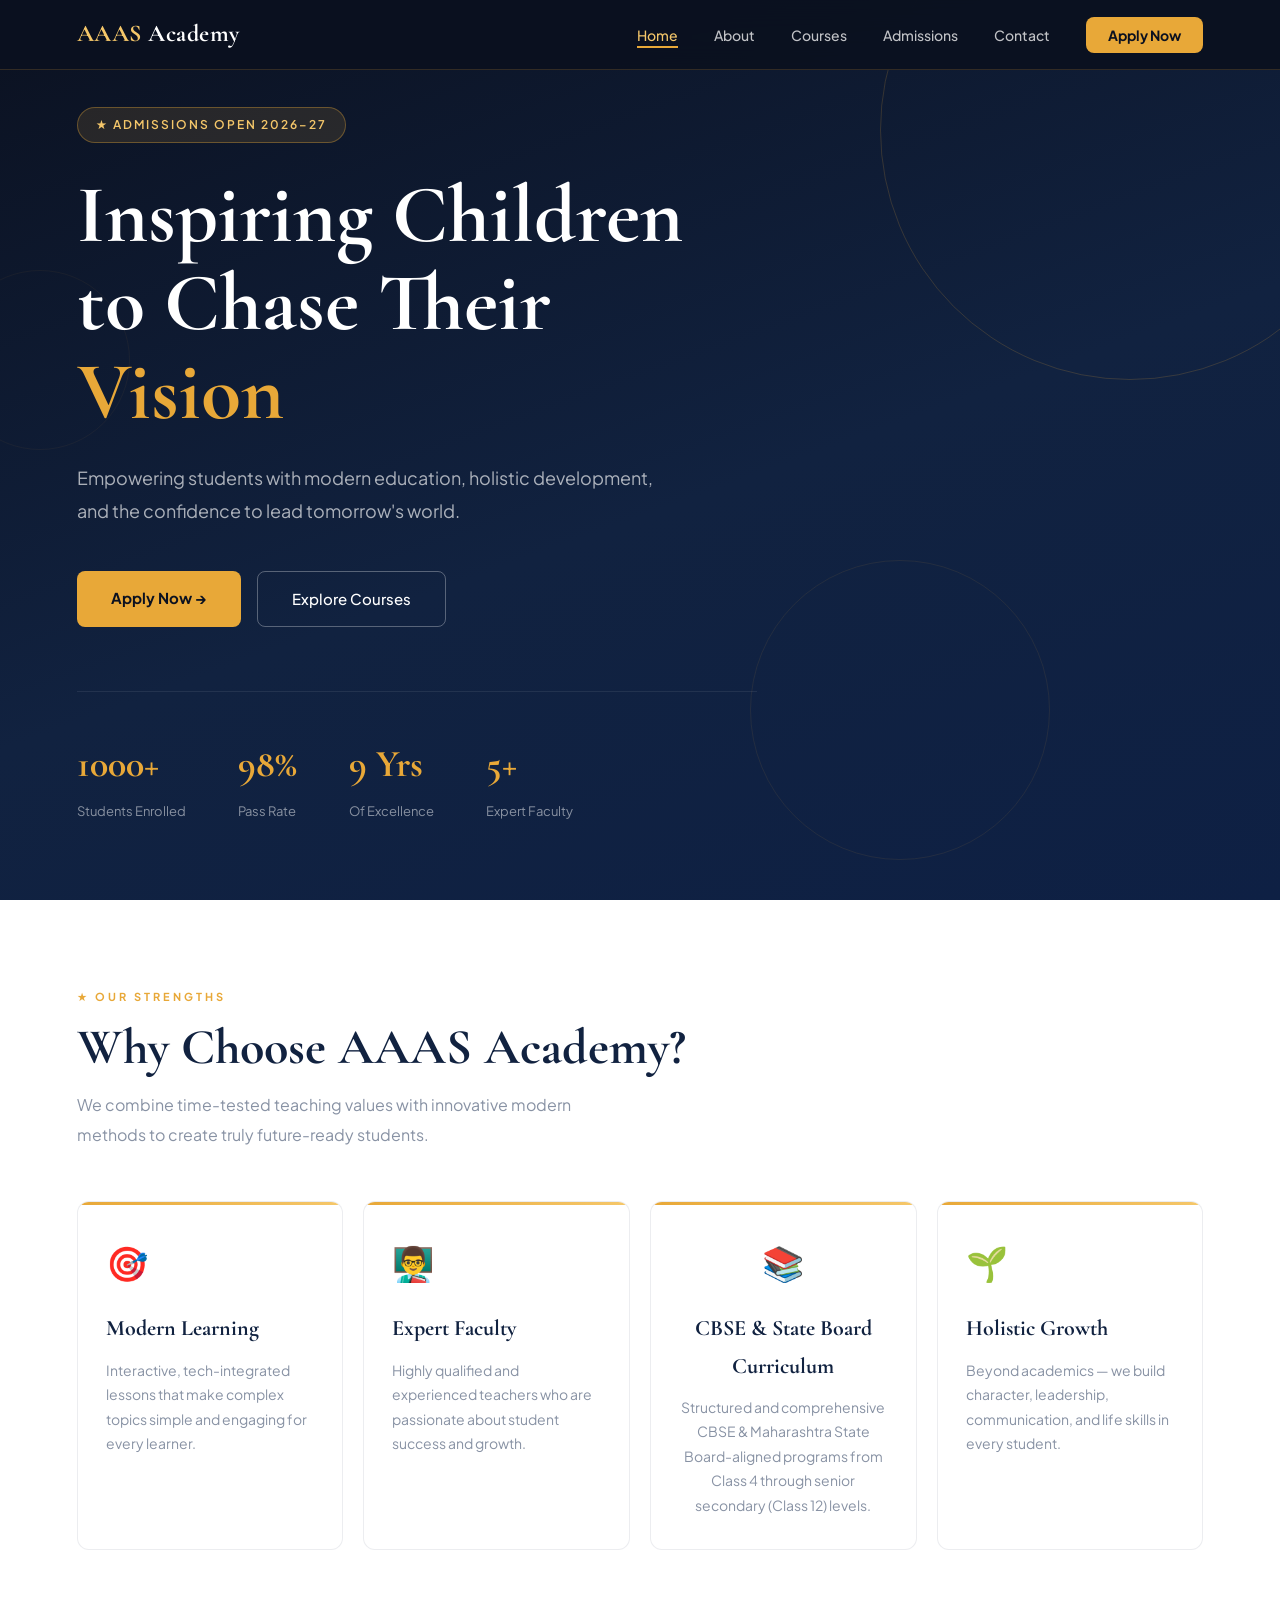
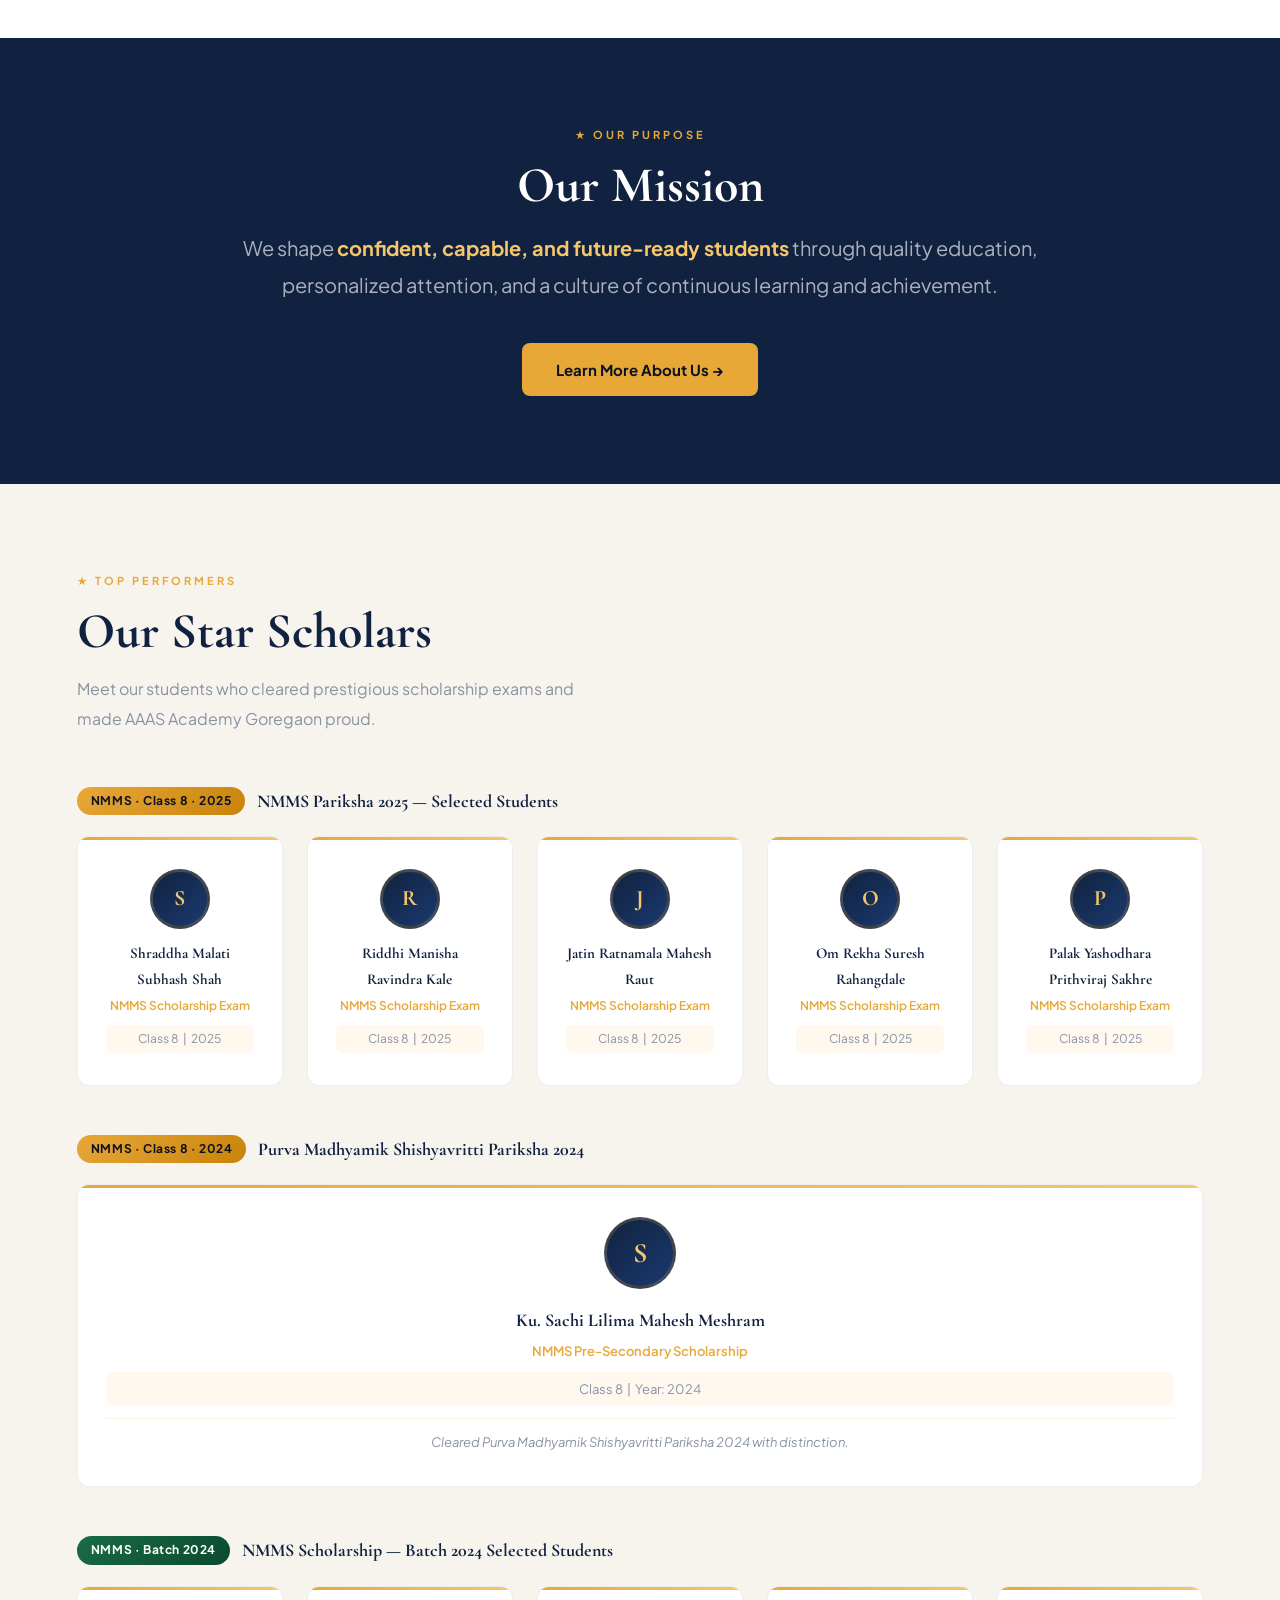
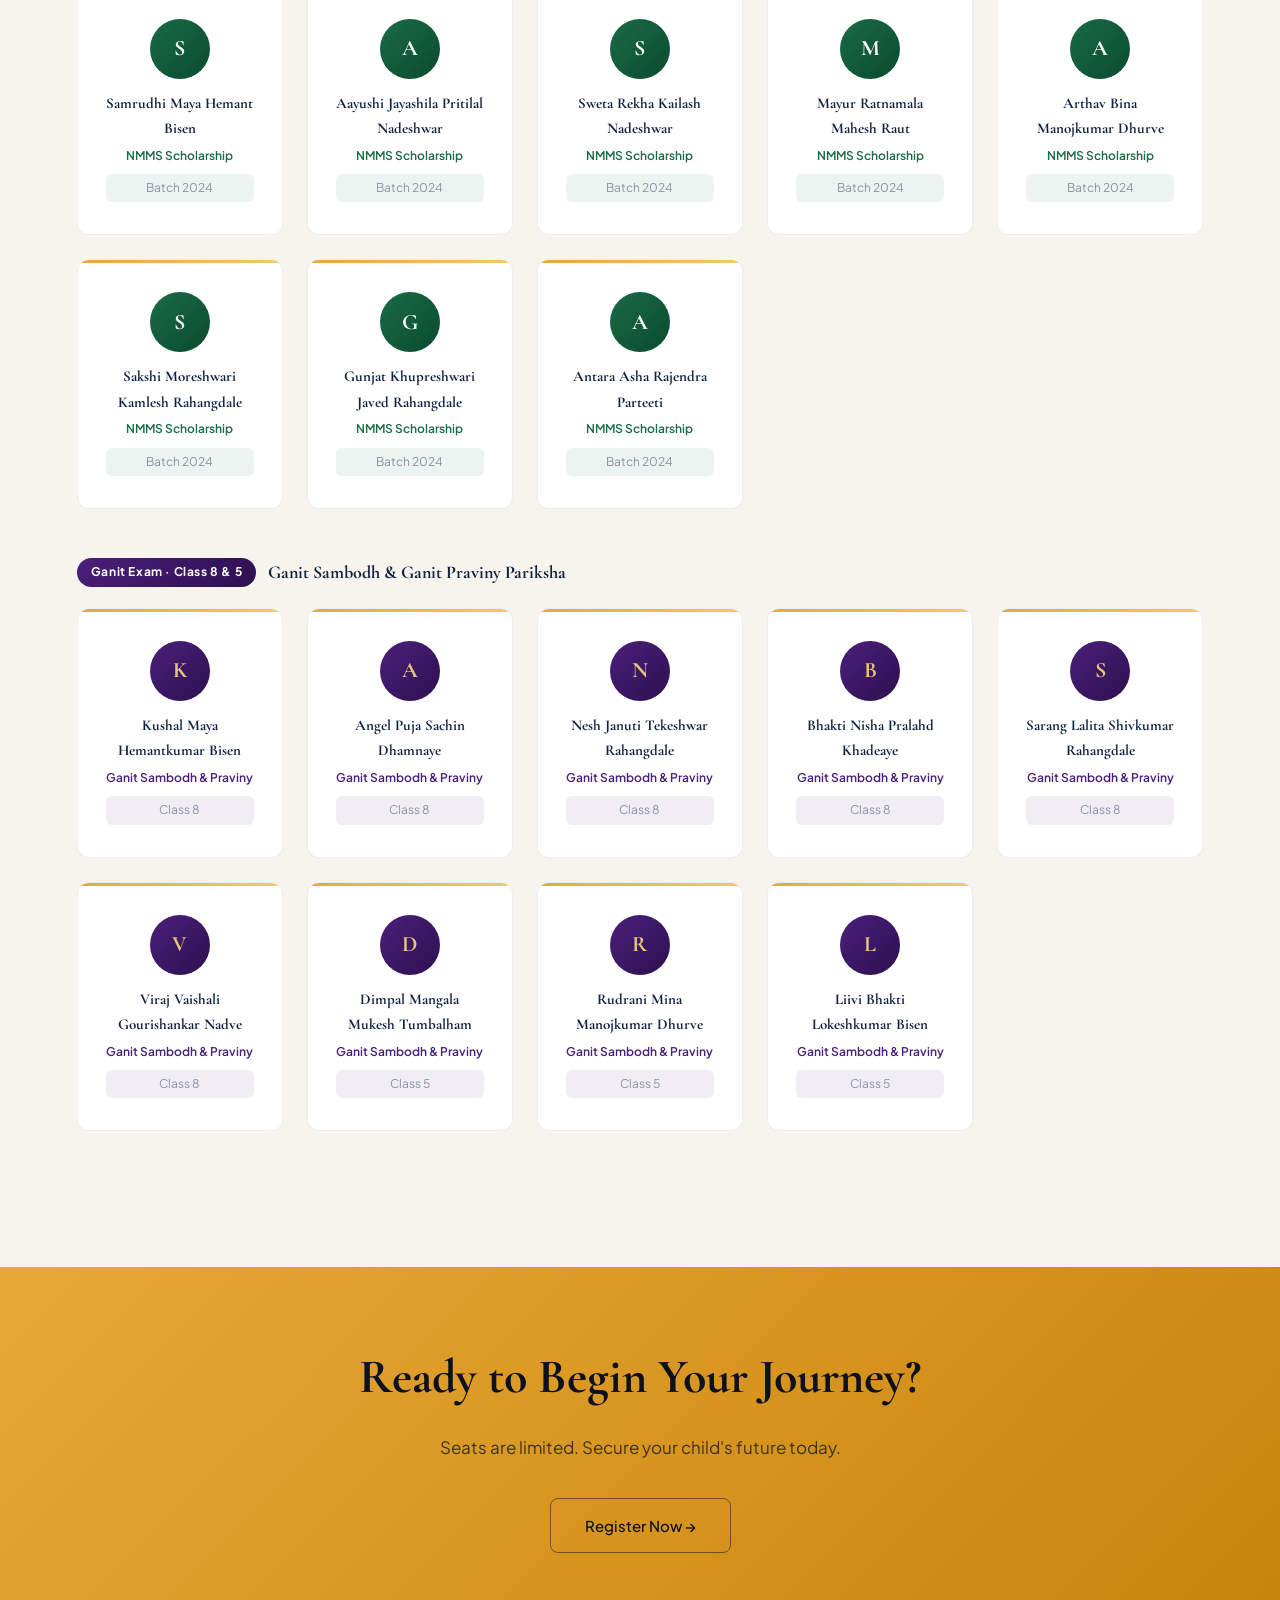
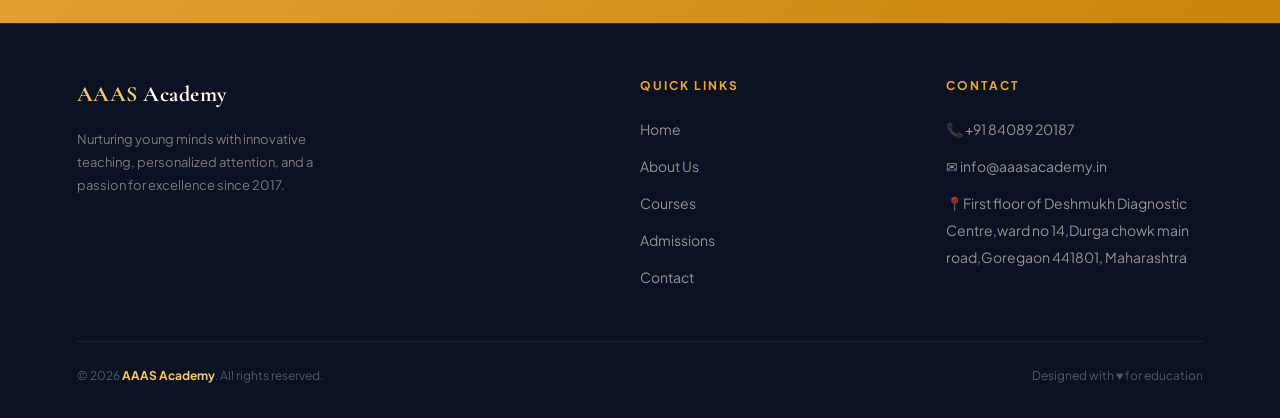
==== index.html @ 8a5e0f00 "Done" ====
<!DOCTYPE html>
<html lang="en">
<head>
<meta charset="UTF-8">
<meta name="viewport" content="width=device-width, initial-scale=1.0">
<title>AAAS Academy | Inspire Future Leaders</title>
<link rel="stylesheet" href="style.css">
</head>
<body>

<!-- NAVBAR -->
<nav class="navbar">
  <a href="index.html" class="logo">AAAS <span>Academy</span></a>
  <ul class="nav-links">
    <li><a href="index.html" class="active">Home</a></li>
    <li><a href="about.html">About</a></li>
    <li><a href="courses.html">Courses</a></li>
    <li><a href="admissions.html">Admissions</a></li>
    <li><a href="contact.html">Contact</a></li>
    <li><a href="admissions.html" class="nav-btn">Apply Now</a></li>
  </ul>
</nav>

<!-- HERO -->
<section class="hero">
  <div class="hero-deco d1"></div>
  <div class="hero-deco d2"></div>
  <div class="hero-deco d3"></div>
  <div class="hero-inner">
    <div class="hero-badge">★ Admissions Open 2026–27</div>
    <h1>Inspiring Children<br>to Chase Their <em>Vision</em></h1>
    <p>Empowering students with modern education, holistic development,<br>and the confidence to lead tomorrow's world.</p>
    <div class="hero-btns">
      <a href="admissions.html" class="btn-gold">Apply Now →</a>
      <a href="courses.html" class="btn-ghost">Explore Courses</a>
    </div>
    <div class="hero-stats">
      <div><span class="stat-n">1000+</span><span class="stat-l">Students Enrolled</span></div>
      <div><span class="stat-n">98%</span><span class="stat-l">Pass Rate</span></div>
      <div><span class="stat-n">9 Yrs</span><span class="stat-l">Of Excellence</span></div>
      <div><span class="stat-n">5+</span><span class="stat-l">Expert Faculty</span></div>
    </div>
  </div>
</section>

<!-- WHY CHOOSE US -->
<section style="background: var(--white);">
  <div class="sec-tag">★ Our Strengths</div>
  <h2 class="sec-title">Why Choose AAAS Academy?</h2>
  <p class="sec-sub">We combine time-tested teaching values with innovative modern methods to create truly future-ready students.</p>
  <div class="grid-4">
    <div class="card">
      <span class="card-icon">🎯</span>
      <h3>Modern Learning</h3>
      <p>Interactive, tech-integrated lessons that make complex topics simple and engaging for every learner.</p>
    </div>
    <div class="card">
      <span class="card-icon">👨‍🏫</span>
      <h3>Expert Faculty</h3>
      <p>Highly qualified and experienced teachers who are passionate about student success and growth.</p>
    </div>
    <div class="card" style="text-align:center;">
      <span class="card-icon">📚</span>
      <h3>CBSE & State Board Curriculum</h3>
      <p>Structured and comprehensive CBSE & Maharashtra State Board-aligned programs from Class 4 through senior secondary (Class 12) levels.</p>
    </div>
    <div class="card">
      <span class="card-icon">🌱</span>
      <h3>Holistic Growth</h3>
      <p>Beyond academics — we build character, leadership, communication, and life skills in every student.</p>
    </div>
  </div>
</section>

<!-- MISSION -->
<section style="background: var(--navy);" class="on-dark">
  <div style="max-width: 800px; margin: 0 auto; text-align: center;">
    <div class="sec-tag">★ Our Purpose</div>
    <h2 class="sec-title">Our Mission</h2>
    <p style="font-size: 20px; color: rgba(255,255,255,0.65); line-height: 1.85; margin-bottom: 40px;">
      We shape <strong style="color: var(--accent2);">confident, capable, and future-ready students</strong> through quality education, personalized attention, and a culture of continuous learning and achievement.
    </p>
    <a href="about.html" class="btn-gold">Learn More About Us →</a>
  </div>
</section>

<!-- SCHOLARS SECTION -->
<section>
  <div class="sec-tag">★ Top Performers</div>
  <h2 class="sec-title">Our Star Scholars</h2>
  <p class="sec-sub">Meet our students who cleared prestigious scholarship exams and made AAAS Academy Goregaon proud.</p>



  <!-- ── GROUP 2: NMMS 2025 ── -->
  <div style="margin-bottom: 48px;">
    <div style="display:flex;align-items:center;gap:12px;margin-bottom:20px;">
      <span style="background:linear-gradient(135deg,var(--accent),#c8830a);color:var(--deep);font-size:12px;font-weight:700;padding:4px 14px;border-radius:20px;letter-spacing:0.05em;">NMMS · Class 8 · 2025</span>
      <span style="font-family:var(--head);font-size:18px;font-weight:700;color:var(--navy);">NMMS Pariksha 2025 — Selected Students</span>
    </div>
    <div class="grid-3" style="grid-template-columns:repeat(auto-fill,minmax(200px,1fr));">

      <div class="card" style="text-align:center;">
        <div style="width:60px;height:60px;border-radius:50%;background:linear-gradient(135deg,var(--navy),var(--blue));display:flex;align-items:center;justify-content:center;font-family:var(--head);font-size:22px;color:var(--accent2);font-weight:700;margin:0 auto 12px;border:3px solid rgba(232,168,56,0.2);">S</div>
        <div style="font-family:var(--head);font-size:15px;font-weight:700;color:var(--navy);">Shraddha Malati Subhash Shah</div>
        <div style="font-size:12px;color:var(--accent);font-weight:600;margin:4px 0 8px;">NMMS Scholarship Exam</div>
        <div style="font-size:12px;color:var(--gray);background:rgba(232,168,56,0.08);padding:4px 8px;border-radius:6px;">Class 8 &nbsp;|&nbsp; 2025</div>
      </div>

      <div class="card" style="text-align:center;">
        <div style="width:60px;height:60px;border-radius:50%;background:linear-gradient(135deg,var(--navy),var(--blue));display:flex;align-items:center;justify-content:center;font-family:var(--head);font-size:22px;color:var(--accent2);font-weight:700;margin:0 auto 12px;border:3px solid rgba(232,168,56,0.2);">R</div>
        <div style="font-family:var(--head);font-size:15px;font-weight:700;color:var(--navy);">Riddhi Manisha Ravindra Kale</div>
        <div style="font-size:12px;color:var(--accent);font-weight:600;margin:4px 0 8px;">NMMS Scholarship Exam</div>
        <div style="font-size:12px;color:var(--gray);background:rgba(232,168,56,0.08);padding:4px 8px;border-radius:6px;">Class 8 &nbsp;|&nbsp; 2025</div>
      </div>

      <div class="card" style="text-align:center;">
        <div style="width:60px;height:60px;border-radius:50%;background:linear-gradient(135deg,var(--navy),var(--blue));display:flex;align-items:center;justify-content:center;font-family:var(--head);font-size:22px;color:var(--accent2);font-weight:700;margin:0 auto 12px;border:3px solid rgba(232,168,56,0.2);">J</div>
        <div style="font-family:var(--head);font-size:15px;font-weight:700;color:var(--navy);">Jatin Ratnamala Mahesh Raut</div>
        <div style="font-size:12px;color:var(--accent);font-weight:600;margin:4px 0 8px;">NMMS Scholarship Exam</div>
        <div style="font-size:12px;color:var(--gray);background:rgba(232,168,56,0.08);padding:4px 8px;border-radius:6px;">Class 8 &nbsp;|&nbsp; 2025</div>
      </div>

      <div class="card" style="text-align:center;">
        <div style="width:60px;height:60px;border-radius:50%;background:linear-gradient(135deg,var(--navy),var(--blue));display:flex;align-items:center;justify-content:center;font-family:var(--head);font-size:22px;color:var(--accent2);font-weight:700;margin:0 auto 12px;border:3px solid rgba(232,168,56,0.2);">O</div>
        <div style="font-family:var(--head);font-size:15px;font-weight:700;color:var(--navy);">Om Rekha Suresh Rahangdale</div>
        <div style="font-size:12px;color:var(--accent);font-weight:600;margin:4px 0 8px;">NMMS Scholarship Exam</div>
        <div style="font-size:12px;color:var(--gray);background:rgba(232,168,56,0.08);padding:4px 8px;border-radius:6px;">Class 8 &nbsp;|&nbsp; 2025</div>
      </div>

      <div class="card" style="text-align:center;">
        <div style="width:60px;height:60px;border-radius:50%;background:linear-gradient(135deg,var(--navy),var(--blue));display:flex;align-items:center;justify-content:center;font-family:var(--head);font-size:22px;color:var(--accent2);font-weight:700;margin:0 auto 12px;border:3px solid rgba(232,168,56,0.2);">P</div>
        <div style="font-family:var(--head);font-size:15px;font-weight:700;color:var(--navy);">Palak Yashodhara Prithviraj Sakhre</div>
        <div style="font-size:12px;color:var(--accent);font-weight:600;margin:4px 0 8px;">NMMS Scholarship Exam</div>
        <div style="font-size:12px;color:var(--gray);background:rgba(232,168,56,0.08);padding:4px 8px;border-radius:6px;">Class 8 &nbsp;|&nbsp; 2025</div>
      </div>

    </div>
  </div>

   <!-- ── GROUP 1: Purva Madhyamik Shishyavritti 2024 ── -->
  <div style="margin-bottom: 48px;">
    <div style="display:flex;align-items:center;gap:12px;margin-bottom:20px;">
      <span style="background:linear-gradient(135deg,var(--accent),#c8830a);color:var(--deep);font-size:12px;font-weight:700;padding:4px 14px;border-radius:20px;letter-spacing:0.05em;">NMMS · Class 8 · 2024</span>
      <span style="font-family:var(--head);font-size:18px;font-weight:700;color:var(--navy);">Purva Madhyamik Shishyavritti Pariksha 2024</span>
    </div>
    <div class="grid-3">
      <div class="card" style="text-align:center;">
        <div style="width:72px;height:72px;border-radius:50%;background:linear-gradient(135deg,var(--navy),var(--blue));display:flex;align-items:center;justify-content:center;font-family:var(--head);font-size:28px;color:var(--accent2);font-weight:700;margin:0 auto 16px;border:3px solid rgba(232,168,56,0.2);">S</div>
        <div style="font-family:var(--head);font-size:18px;font-weight:700;color:var(--navy);">Ku. Sachi Lilima Mahesh Meshram</div>
        <div style="font-size:13px;color:var(--accent);font-weight:600;margin:4px 0 10px;">NMMS Pre-Secondary Scholarship</div>
        <div style="font-size:13px;color:var(--gray);background:rgba(232,168,56,0.08);padding:6px 10px;border-radius:8px;">Class 8 &nbsp;|&nbsp; Year: 2024</div>
        <p style="font-size:13px;color:var(--gray);font-style:italic;margin-top:12px;padding-top:12px;border-top:1px solid rgba(232,168,56,0.15);">Cleared Purva Madhyamik Shishyavritti Pariksha 2024 with distinction.</p>
      </div>
    </div>
  </div>

  <!-- ── GROUP 3: NMMS Batch 2024 ── -->
  <div style="margin-bottom: 48px;">
    <div style="display:flex;align-items:center;gap:12px;margin-bottom:20px;">
      <span style="background:linear-gradient(135deg,#1a6b46,#0a4a30);color:#fff;font-size:12px;font-weight:700;padding:4px 14px;border-radius:20px;letter-spacing:0.05em;">NMMS · Batch 2024</span>
      <span style="font-family:var(--head);font-size:18px;font-weight:700;color:var(--navy);">NMMS Scholarship — Batch 2024 Selected Students</span>
    </div>
    <div class="grid-3" style="grid-template-columns:repeat(auto-fill,minmax(200px,1fr));">

      <div class="card" style="text-align:center;">
        <div style="width:60px;height:60px;border-radius:50%;background:linear-gradient(135deg,#1a6b46,#0a4a30);display:flex;align-items:center;justify-content:center;font-family:var(--head);font-size:22px;color:#fff;font-weight:700;margin:0 auto 12px;">S</div>
        <div style="font-family:var(--head);font-size:15px;font-weight:700;color:var(--navy);">Samrudhi Maya Hemant Bisen</div>
        <div style="font-size:12px;color:#1a6b46;font-weight:600;margin:4px 0 8px;">NMMS Scholarship</div>
        <div style="font-size:12px;color:var(--gray);background:rgba(26,107,70,0.08);padding:4px 8px;border-radius:6px;">Batch 2024</div>
      </div>

      <div class="card" style="text-align:center;">
        <div style="width:60px;height:60px;border-radius:50%;background:linear-gradient(135deg,#1a6b46,#0a4a30);display:flex;align-items:center;justify-content:center;font-family:var(--head);font-size:22px;color:#fff;font-weight:700;margin:0 auto 12px;">A</div>
        <div style="font-family:var(--head);font-size:15px;font-weight:700;color:var(--navy);">Aayushi Jayashila Pritilal Nadeshwar</div>
        <div style="font-size:12px;color:#1a6b46;font-weight:600;margin:4px 0 8px;">NMMS Scholarship</div>
        <div style="font-size:12px;color:var(--gray);background:rgba(26,107,70,0.08);padding:4px 8px;border-radius:6px;">Batch 2024</div>
      </div>

      <div class="card" style="text-align:center;">
        <div style="width:60px;height:60px;border-radius:50%;background:linear-gradient(135deg,#1a6b46,#0a4a30);display:flex;align-items:center;justify-content:center;font-family:var(--head);font-size:22px;color:#fff;font-weight:700;margin:0 auto 12px;">S</div>
        <div style="font-family:var(--head);font-size:15px;font-weight:700;color:var(--navy);">Sweta Rekha Kailash Nadeshwar</div>
        <div style="font-size:12px;color:#1a6b46;font-weight:600;margin:4px 0 8px;">NMMS Scholarship</div>
        <div style="font-size:12px;color:var(--gray);background:rgba(26,107,70,0.08);padding:4px 8px;border-radius:6px;">Batch 2024</div>
      </div>

      <div class="card" style="text-align:center;">
        <div style="width:60px;height:60px;border-radius:50%;background:linear-gradient(135deg,#1a6b46,#0a4a30);display:flex;align-items:center;justify-content:center;font-family:var(--head);font-size:22px;color:#fff;font-weight:700;margin:0 auto 12px;">M</div>
        <div style="font-family:var(--head);font-size:15px;font-weight:700;color:var(--navy);">Mayur Ratnamala Mahesh Raut</div>
        <div style="font-size:12px;color:#1a6b46;font-weight:600;margin:4px 0 8px;">NMMS Scholarship</div>
        <div style="font-size:12px;color:var(--gray);background:rgba(26,107,70,0.08);padding:4px 8px;border-radius:6px;">Batch 2024</div>
      </div>

      <div class="card" style="text-align:center;">
        <div style="width:60px;height:60px;border-radius:50%;background:linear-gradient(135deg,#1a6b46,#0a4a30);display:flex;align-items:center;justify-content:center;font-family:var(--head);font-size:22px;color:#fff;font-weight:700;margin:0 auto 12px;">A</div>
        <div style="font-family:var(--head);font-size:15px;font-weight:700;color:var(--navy);">Arthav Bina Manojkumar Dhurve</div>
        <div style="font-size:12px;color:#1a6b46;font-weight:600;margin:4px 0 8px;">NMMS Scholarship</div>
        <div style="font-size:12px;color:var(--gray);background:rgba(26,107,70,0.08);padding:4px 8px;border-radius:6px;">Batch 2024</div>
      </div>

      <div class="card" style="text-align:center;">
        <div style="width:60px;height:60px;border-radius:50%;background:linear-gradient(135deg,#1a6b46,#0a4a30);display:flex;align-items:center;justify-content:center;font-family:var(--head);font-size:22px;color:#fff;font-weight:700;margin:0 auto 12px;">S</div>
        <div style="font-family:var(--head);font-size:15px;font-weight:700;color:var(--navy);">Sakshi Moreshwari Kamlesh Rahangdale</div>
        <div style="font-size:12px;color:#1a6b46;font-weight:600;margin:4px 0 8px;">NMMS Scholarship</div>
        <div style="font-size:12px;color:var(--gray);background:rgba(26,107,70,0.08);padding:4px 8px;border-radius:6px;">Batch 2024</div>
      </div>

      <div class="card" style="text-align:center;">
        <div style="width:60px;height:60px;border-radius:50%;background:linear-gradient(135deg,#1a6b46,#0a4a30);display:flex;align-items:center;justify-content:center;font-family:var(--head);font-size:22px;color:#fff;font-weight:700;margin:0 auto 12px;">G</div>
        <div style="font-family:var(--head);font-size:15px;font-weight:700;color:var(--navy);">Gunjat Khupreshwari Javed Rahangdale</div>
        <div style="font-size:12px;color:#1a6b46;font-weight:600;margin:4px 0 8px;">NMMS Scholarship</div>
        <div style="font-size:12px;color:var(--gray);background:rgba(26,107,70,0.08);padding:4px 8px;border-radius:6px;">Batch 2024</div>
      </div>

      <div class="card" style="text-align:center;">
        <div style="width:60px;height:60px;border-radius:50%;background:linear-gradient(135deg,#1a6b46,#0a4a30);display:flex;align-items:center;justify-content:center;font-family:var(--head);font-size:22px;color:#fff;font-weight:700;margin:0 auto 12px;">A</div>
        <div style="font-family:var(--head);font-size:15px;font-weight:700;color:var(--navy);">Antara Asha Rajendra Parteeti</div>
        <div style="font-size:12px;color:#1a6b46;font-weight:600;margin:4px 0 8px;">NMMS Scholarship</div>
        <div style="font-size:12px;color:var(--gray);background:rgba(26,107,70,0.08);padding:4px 8px;border-radius:6px;">Batch 2024</div>
      </div>

    </div>
  </div>

  <!-- ── GROUP 4: Ganit Sambodh & Praviny ── -->
  <div style="margin-bottom: 48px;">
    <div style="display:flex;align-items:center;gap:12px;margin-bottom:20px;flex-wrap:wrap;">
      <span style="background:linear-gradient(135deg,#4a1f7a,#2e1050);color:#fff;font-size:12px;font-weight:700;padding:4px 14px;border-radius:20px;letter-spacing:0.05em;">Ganit Exam · Class 8 & 5</span>
      <span style="font-family:var(--head);font-size:18px;font-weight:700;color:var(--navy);">Ganit Sambodh & Ganit Praviny Pariksha</span>
    </div>
    <div class="grid-3" style="grid-template-columns:repeat(auto-fill,minmax(200px,1fr));">

      <div class="card" style="text-align:center;">
        <div style="width:60px;height:60px;border-radius:50%;background:linear-gradient(135deg,#4a1f7a,#2e1050);display:flex;align-items:center;justify-content:center;font-family:var(--head);font-size:22px;color:#e8c878;font-weight:700;margin:0 auto 12px;">K</div>
        <div style="font-family:var(--head);font-size:15px;font-weight:700;color:var(--navy);">Kushal Maya Hemantkumar Bisen</div>
        <div style="font-size:12px;color:#4a1f7a;font-weight:600;margin:4px 0 8px;">Ganit Sambodh & Praviny</div>
        <div style="font-size:12px;color:var(--gray);background:rgba(74,31,122,0.08);padding:4px 8px;border-radius:6px;">Class 8</div>
      </div>

      <div class="card" style="text-align:center;">
        <div style="width:60px;height:60px;border-radius:50%;background:linear-gradient(135deg,#4a1f7a,#2e1050);display:flex;align-items:center;justify-content:center;font-family:var(--head);font-size:22px;color:#e8c878;font-weight:700;margin:0 auto 12px;">A</div>
        <div style="font-family:var(--head);font-size:15px;font-weight:700;color:var(--navy);">Angel Puja Sachin Dhamnaye</div>
        <div style="font-size:12px;color:#4a1f7a;font-weight:600;margin:4px 0 8px;">Ganit Sambodh & Praviny</div>
        <div style="font-size:12px;color:var(--gray);background:rgba(74,31,122,0.08);padding:4px 8px;border-radius:6px;">Class 8</div>
      </div>

      <div class="card" style="text-align:center;">
        <div style="width:60px;height:60px;border-radius:50%;background:linear-gradient(135deg,#4a1f7a,#2e1050);display:flex;align-items:center;justify-content:center;font-family:var(--head);font-size:22px;color:#e8c878;font-weight:700;margin:0 auto 12px;">N</div>
        <div style="font-family:var(--head);font-size:15px;font-weight:700;color:var(--navy);">Nesh Januti Tekeshwar Rahangdale</div>
        <div style="font-size:12px;color:#4a1f7a;font-weight:600;margin:4px 0 8px;">Ganit Sambodh & Praviny</div>
        <div style="font-size:12px;color:var(--gray);background:rgba(74,31,122,0.08);padding:4px 8px;border-radius:6px;">Class 8</div>
      </div>

      <div class="card" style="text-align:center;">
        <div style="width:60px;height:60px;border-radius:50%;background:linear-gradient(135deg,#4a1f7a,#2e1050);display:flex;align-items:center;justify-content:center;font-family:var(--head);font-size:22px;color:#e8c878;font-weight:700;margin:0 auto 12px;">B</div>
        <div style="font-family:var(--head);font-size:15px;font-weight:700;color:var(--navy);">Bhakti Nisha Pralahd Khadeaye</div>
        <div style="font-size:12px;color:#4a1f7a;font-weight:600;margin:4px 0 8px;">Ganit Sambodh & Praviny</div>
        <div style="font-size:12px;color:var(--gray);background:rgba(74,31,122,0.08);padding:4px 8px;border-radius:6px;">Class 8</div>
      </div>

      <div class="card" style="text-align:center;">
        <div style="width:60px;height:60px;border-radius:50%;background:linear-gradient(135deg,#4a1f7a,#2e1050);display:flex;align-items:center;justify-content:center;font-family:var(--head);font-size:22px;color:#e8c878;font-weight:700;margin:0 auto 12px;">S</div>
        <div style="font-family:var(--head);font-size:15px;font-weight:700;color:var(--navy);">Sarang Lalita Shivkumar Rahangdale</div>
        <div style="font-size:12px;color:#4a1f7a;font-weight:600;margin:4px 0 8px;">Ganit Sambodh & Praviny</div>
        <div style="font-size:12px;color:var(--gray);background:rgba(74,31,122,0.08);padding:4px 8px;border-radius:6px;">Class 8</div>
      </div>

      <div class="card" style="text-align:center;">
        <div style="width:60px;height:60px;border-radius:50%;background:linear-gradient(135deg,#4a1f7a,#2e1050);display:flex;align-items:center;justify-content:center;font-family:var(--head);font-size:22px;color:#e8c878;font-weight:700;margin:0 auto 12px;">V</div>
        <div style="font-family:var(--head);font-size:15px;font-weight:700;color:var(--navy);">Viraj Vaishali Gourishankar Nadve</div>
        <div style="font-size:12px;color:#4a1f7a;font-weight:600;margin:4px 0 8px;">Ganit Sambodh & Praviny</div>
        <div style="font-size:12px;color:var(--gray);background:rgba(74,31,122,0.08);padding:4px 8px;border-radius:6px;">Class 8</div>
      </div>

      <div class="card" style="text-align:center;">
        <div style="width:60px;height:60px;border-radius:50%;background:linear-gradient(135deg,#4a1f7a,#2e1050);display:flex;align-items:center;justify-content:center;font-family:var(--head);font-size:22px;color:#e8c878;font-weight:700;margin:0 auto 12px;">D</div>
        <div style="font-family:var(--head);font-size:15px;font-weight:700;color:var(--navy);">Dimpal Mangala Mukesh Tumbalham</div>
        <div style="font-size:12px;color:#4a1f7a;font-weight:600;margin:4px 0 8px;">Ganit Sambodh & Praviny</div>
        <div style="font-size:12px;color:var(--gray);background:rgba(74,31,122,0.08);padding:4px 8px;border-radius:6px;">Class 5</div>
      </div>

      <div class="card" style="text-align:center;">
        <div style="width:60px;height:60px;border-radius:50%;background:linear-gradient(135deg,#4a1f7a,#2e1050);display:flex;align-items:center;justify-content:center;font-family:var(--head);font-size:22px;color:#e8c878;font-weight:700;margin:0 auto 12px;">R</div>
        <div style="font-family:var(--head);font-size:15px;font-weight:700;color:var(--navy);">Rudrani Mina Manojkumar Dhurve</div>
        <div style="font-size:12px;color:#4a1f7a;font-weight:600;margin:4px 0 8px;">Ganit Sambodh & Praviny</div>
        <div style="font-size:12px;color:var(--gray);background:rgba(74,31,122,0.08);padding:4px 8px;border-radius:6px;">Class 5</div>
      </div>

      <div class="card" style="text-align:center;">
        <div style="width:60px;height:60px;border-radius:50%;background:linear-gradient(135deg,#4a1f7a,#2e1050);display:flex;align-items:center;justify-content:center;font-family:var(--head);font-size:22px;color:#e8c878;font-weight:700;margin:0 auto 12px;">L</div>
        <div style="font-family:var(--head);font-size:15px;font-weight:700;color:var(--navy);">Liivi Bhakti Lokeshkumar Bisen</div>
        <div style="font-size:12px;color:#4a1f7a;font-weight:600;margin:4px 0 8px;">Ganit Sambodh & Praviny</div>
        <div style="font-size:12px;color:var(--gray);background:rgba(74,31,122,0.08);padding:4px 8px;border-radius:6px;">Class 5</div>
      </div>

    </div>
  </div>

</section>

<!-- CTA BANNER -->
<section style="background:linear-gradient(135deg,var(--accent) 0%,#c8830a 100%); padding: 70px 6%; text-align:center;">
  <h2 style="font-family:var(--head);font-size:clamp(28px,4vw,48px);color:var(--deep);font-weight:700;margin-bottom:14px;">Ready to Begin Your Journey?</h2>
  <p style="font-size:17px;color:rgba(11,17,32,0.75);margin-bottom:36px;">Seats are limited. Secure your child's future today.</p>
  <a href="admissions.html" class="btn-ghost" style="border-color:rgba(11,17,32,0.5);color:var(--deep);">Register Now →</a>
</section>

<!-- FOOTER -->
<footer class="footer">
  <div class="footer-grid">
    <div class="footer-brand">
      <a href="index.html" class="logo">AAAS <span>Academy</span></a>
      <p>Nurturing young minds with innovative teaching, personalized attention, and a passion for excellence since 2017.</p>
    </div>
    <div class="footer-col">
      <h4>Quick Links</h4>
      <ul>
        <li><a href="index.html">Home</a></li>
        <li><a href="about.html">About Us</a></li>
        <li><a href="courses.html">Courses</a></li>
        <li><a href="admissions.html">Admissions</a></li>
        <li><a href="contact.html">Contact</a></li>
      </ul>
    </div>
    <div class="footer-col">
      <h4>Contact</h4>
      <ul>
        <li><a href="#">📞 +91 84089 20187</a></li>
        <li><a href="#">✉ info@aaasacademy.in</a></li>
        <li><a href="#">📍First floor of Deshmukh Diagnostic Centre,ward no 14,Durga chowk main road,Goregaon 441801, Maharashtra</a></li>
      </ul>
    </div>
  </div>
  <div class="footer-bottom">
    <p>© 2026 <strong>AAAS Academy</strong>. All rights reserved.</p>
    <p>Designed with ♥ for education</p>
  </div>
</footer>

</body>
</html>
---- style.css ----
/* ============================================
   AAAS ACADEMY — style.css (Shared Styles)
   ============================================ */

@import url('https://fonts.googleapis.com/css2?family=Cormorant+Garamond:wght@400;600;700&family=Plus+Jakarta+Sans:wght@300;400;500;600;700&display=swap');

*, *::before, *::after { box-sizing: border-box; margin: 0; padding: 0; }

:root {
  --deep:    #0B1120;
  --navy:    #112240;
  --blue:    #1A3A6E;
  --accent:  #E8A838;
  --accent2: #F5C76A;
  --light:   #F7F4EE;
  --white:   #FFFFFF;
  --gray:    #8892A4;
  --border:  rgba(232,168,56,0.18);

  --head:    'Cormorant Garamond', serif;
  --body:    'Plus Jakarta Sans', sans-serif;

  --radius:  12px;
  --shadow:  0 20px 60px rgba(11,17,32,0.18);
}

html { scroll-behavior: smooth; }

body {
  font-family: var(--body);
  background: var(--light);
  color: var(--deep);
  line-height: 1.7;
  overflow-x: hidden;
}

/* ── NAVBAR ── */
.navbar {
  position: fixed; top: 0; left: 0; width: 100%; z-index: 999;
  background: rgba(11,17,32,0.96);
  backdrop-filter: blur(14px);
  display: flex; align-items: center; justify-content: space-between;
  padding: 0 6%;
  height: 70px;
  border-bottom: 1px solid var(--border);
}

.logo {
  font-family: var(--head);
  font-size: 24px;
  font-weight: 700;
  color: var(--accent2);
  text-decoration: none;
  letter-spacing: 0.5px;
}
.logo span { color: var(--white); }

.nav-links { display: flex; align-items: center; gap: 36px; list-style: none; }
.nav-links a {
  color: rgba(255,255,255,0.75);
  text-decoration: none;
  font-size: 14px;
  font-weight: 500;
  transition: color 0.2s;
  position: relative;
}
.nav-links a::after {
  content: '';
  position: absolute; bottom: -4px; left: 0; right: 0; height: 1.5px;
  background: var(--accent);
  transform: scaleX(0);
  transition: transform 0.25s;
}
.nav-links a:hover { color: var(--accent2); }
.nav-links a:hover::after, .nav-links a.active::after { transform: scaleX(1); }
.nav-links a.active { color: var(--accent2); }

.nav-btn {
  background: var(--accent) !important;
  color: var(--deep) !important;
  padding: 9px 22px;
  border-radius: 8px;
  font-weight: 700 !important;
  transition: background 0.2s !important;
}
.nav-btn:hover { background: var(--accent2) !important; }
.nav-btn::after { display: none !important; }

/* ── HERO ── */
.hero {
  min-height: 100vh;
  background: linear-gradient(160deg, var(--deep) 0%, var(--navy) 55%, #0e2044 100%);
  display: flex; align-items: center;
  padding: 100px 6% 70px;
  position: relative;
  overflow: hidden;
}

.hero-deco {
  position: absolute;
  border-radius: 50%;
  border: 1px solid var(--border);
  pointer-events: none;
}
.hero-deco.d1 { width: 500px; height: 500px; top: -120px; right: -100px; }
.hero-deco.d2 { width: 300px; height: 300px; bottom: 40px; right: 18%; opacity: 0.5; }
.hero-deco.d3 { width: 180px; height: 180px; top: 30%; left: -50px; opacity: 0.3; }

.hero-inner { max-width: 680px; position: relative; z-index: 2; }

.hero-badge {
  display: inline-flex; align-items: center; gap: 8px;
  background: rgba(232,168,56,0.12);
  border: 1px solid rgba(232,168,56,0.35);
  color: var(--accent2);
  font-size: 12px; font-weight: 600;
  letter-spacing: 2px; text-transform: uppercase;
  padding: 7px 18px; border-radius: 30px;
  margin-bottom: 28px;
  animation: fadeDown 0.7s ease both;
}

.hero h1 {
  font-family: var(--head);
  font-size: clamp(44px, 7vw, 82px);
  color: var(--white);
  line-height: 1.08;
  font-weight: 700;
  margin-bottom: 24px;
  animation: fadeDown 0.8s 0.1s ease both;
}
.hero h1 em { color: var(--accent); font-style: normal; }

.hero p {
  font-size: 18px;
  color: rgba(255,255,255,0.65);
  line-height: 1.85;
  margin-bottom: 44px;
  animation: fadeDown 0.8s 0.2s ease both;
}

.hero-btns {
  display: flex; gap: 16px; flex-wrap: wrap;
  animation: fadeDown 0.8s 0.3s ease both;
}

.btn-gold {
  background: var(--accent);
  color: var(--deep);
  padding: 14px 34px; border-radius: 8px;
  font-weight: 700; font-size: 15px;
  text-decoration: none; display: inline-block;
  transition: all 0.2s;
}
.btn-gold:hover { background: var(--accent2); transform: translateY(-2px); box-shadow: 0 8px 24px rgba(232,168,56,0.35); }

.btn-ghost {
  border: 1.5px solid rgba(255,255,255,0.3);
  color: var(--white);
  padding: 14px 34px; border-radius: 8px;
  font-weight: 500; font-size: 15px;
  text-decoration: none; display: inline-block;
  transition: all 0.2s;
}
.btn-ghost:hover { border-color: var(--accent); color: var(--accent2); }

.hero-stats {
  display: flex; gap: 52px;
  margin-top: 64px;
  padding-top: 40px;
  border-top: 1px solid rgba(255,255,255,0.08);
  animation: fadeDown 0.8s 0.4s ease both;
}
.stat-n {
  font-family: var(--head);
  font-size: 38px; font-weight: 700;
  color: var(--accent); display: block;
}
.stat-l { font-size: 13px; color: rgba(255,255,255,0.5); }

/* ── PAGE HERO (inner pages) ── */
.page-hero {
  background: linear-gradient(150deg, var(--deep) 0%, var(--navy) 100%);
  padding: 130px 6% 70px;
  position: relative; overflow: hidden;
}
.page-hero::after {
  content: '';
  position: absolute; right: -80px; top: -80px;
  width: 400px; height: 400px; border-radius: 50%;
  border: 1px solid var(--border);
}
.page-tag {
  font-size: 11px; font-weight: 700;
  letter-spacing: 3px; text-transform: uppercase;
  color: var(--accent); margin-bottom: 14px;
}
.page-hero h1 {
  font-family: var(--head);
  font-size: clamp(36px, 5vw, 64px);
  color: var(--white); font-weight: 700; line-height: 1.1;
  margin-bottom: 16px;
}
.page-hero p { font-size: 17px; color: rgba(255,255,255,0.6); max-width: 550px; line-height: 1.8; }

/* ── SECTION BASICS ── */
section { padding: 88px 6%; }

.sec-tag {
  font-size: 11px; font-weight: 700;
  letter-spacing: 3px; text-transform: uppercase;
  color: var(--accent); margin-bottom: 12px;
}
.sec-title {
  font-family: var(--head);
  font-size: clamp(30px, 4vw, 50px);
  font-weight: 700; color: var(--navy);
  line-height: 1.15; margin-bottom: 14px;
}
.sec-sub {
  font-size: 16px; color: var(--gray);
  max-width: 520px; line-height: 1.85;
  margin-bottom: 52px;
}

/* on dark backgrounds */
.on-dark .sec-title { color: var(--white); }
.on-dark .sec-sub   { color: rgba(255,255,255,0.55); }

/* ── CARDS ── */
.card {
  background: var(--white);
  border-radius: var(--radius);
  border: 1px solid rgba(17,34,64,0.08);
  padding: 32px 28px;
  transition: transform 0.25s, box-shadow 0.25s;
  position: relative; overflow: hidden;
}
.card::before {
  content: '';
  position: absolute; top: 0; left: 0; right: 0; height: 3px;
  background: linear-gradient(90deg, var(--accent), var(--accent2));
}
.card:hover { transform: translateY(-6px); box-shadow: var(--shadow); }

.card-icon {
  font-size: 34px; margin-bottom: 18px; display: block;
}
.card h3 {
  font-family: var(--head);
  font-size: 22px; font-weight: 700;
  color: var(--navy); margin-bottom: 10px;
}
.card p { font-size: 14px; color: var(--gray); line-height: 1.75; }

/* ── GRID HELPERS ── */
.grid-2 { display: grid; grid-template-columns: repeat(auto-fit, minmax(280px, 1fr)); gap: 24px; }
.grid-3 { display: grid; grid-template-columns: repeat(auto-fit, minmax(240px, 1fr)); gap: 24px; }
.grid-4 { display: grid; grid-template-columns: repeat(auto-fit, minmax(200px, 1fr)); gap: 20px; }

/* ── FOOTER ── */
.footer {
  background: var(--deep);
  padding: 52px 6% 32px;
  border-top: 1px solid rgba(232,168,56,0.15);
}
.footer-grid {
  display: grid; grid-template-columns: 2fr 1fr 1fr;
  gap: 48px; margin-bottom: 40px;
}
.footer-brand .logo { font-size: 22px; margin-bottom: 14px; display: block; }
.footer-brand p { font-size: 13px; color: rgba(255,255,255,0.45); line-height: 1.8; max-width: 280px; }
.footer-col h4 {
  font-size: 12px; font-weight: 700;
  letter-spacing: 2px; text-transform: uppercase;
  color: var(--accent); margin-bottom: 18px;
}
.footer-col ul { list-style: none; }
.footer-col ul li { margin-bottom: 10px; }
.footer-col ul li a {
  font-size: 14px; color: rgba(255,255,255,0.55);
  text-decoration: none; transition: color 0.2s;
}
.footer-col ul li a:hover { color: var(--accent2); }
.footer-bottom {
  border-top: 1px solid rgba(255,255,255,0.07);
  padding-top: 24px;
  display: flex; align-items: center; justify-content: space-between;
}
.footer-bottom p { font-size: 12px; color: rgba(255,255,255,0.3); }
.footer-bottom strong { color: var(--accent2); }

/* ── FORM ── */
.form-wrap {
  background: var(--white); border-radius: 18px;
  padding: 50px 52px;
  border: 1px solid rgba(232,168,56,0.15);
  box-shadow: 0 24px 70px rgba(11,17,32,0.08);
}
.form-row { display: grid; grid-template-columns: 1fr 1fr; gap: 20px; }
.form-group { margin-bottom: 22px; }
.form-group label {
  display: block; font-size: 13px; font-weight: 600;
  color: var(--navy); margin-bottom: 8px;
}
.form-group label span { color: #e53e3e; margin-left: 2px; }
.form-group input,
.form-group select,
.form-group textarea {
  width: 100%;
  padding: 12px 16px;
  border: 1.5px solid #e4e7ee;
  border-radius: 8px;
  font-family: var(--body); font-size: 14px;
  color: var(--deep); background: var(--white);
  transition: border-color 0.2s, box-shadow 0.2s;
  outline: none;
  appearance: none;
}
.form-group input:focus,
.form-group select:focus,
.form-group textarea:focus {
  border-color: var(--accent);
  box-shadow: 0 0 0 3px rgba(232,168,56,0.13);
}
.form-group textarea { resize: vertical; min-height: 110px; }
.form-group.err input,
.form-group.err select { border-color: #e53e3e; }
.err-msg { display: none; font-size: 12px; color: #e53e3e; margin-top: 5px; }
.form-group.err .err-msg { display: block; }

.form-divider {
  height: 1px; background: rgba(232,168,56,0.15);
  margin: 4px 0 24px;
}
.form-sec-label {
  font-size: 11px; font-weight: 700; letter-spacing: 2.5px;
  text-transform: uppercase; color: var(--accent); margin-bottom: 20px;
}
.submit-btn {
  width: 100%; padding: 15px;
  background: var(--navy); color: var(--accent2);
  border: none; border-radius: 10px;
  font-family: var(--body); font-size: 15px; font-weight: 700;
  cursor: pointer; transition: all 0.2s; margin-top: 6px;
  letter-spacing: 0.4px;
}
.submit-btn:hover { background: var(--blue); transform: translateY(-2px); }

.success-box {
  display: none; text-align: center; padding: 48px 20px;
}
.success-box .tick {
  width: 76px; height: 76px;
  background: #dcfce7; border-radius: 50%;
  display: flex; align-items: center; justify-content: center;
  font-size: 34px; margin: 0 auto 22px;
}
.success-box h3 {
  font-family: var(--head); font-size: 28px; color: var(--navy); margin-bottom: 10px;
}
.success-box p { color: var(--gray); font-size: 15px; }

/* ── ANIMATIONS ── */
@keyframes fadeDown {
  from { opacity: 0; transform: translateY(-18px); }
  to   { opacity: 1; transform: translateY(0); }
}

/* ── MOBILE ── */
@media (max-width: 768px) {
  .navbar { padding: 0 5%; }
  .nav-links { display: none; }
  section { padding: 60px 5%; }
  .hero { padding: 90px 5% 56px; }
  .hero-stats { gap: 28px; flex-wrap: wrap; }
  .page-hero { padding: 110px 5% 54px; }
  .footer-grid { grid-template-columns: 1fr; gap: 32px; }
  .footer-bottom { flex-direction: column; gap: 10px; }
  .form-wrap { padding: 30px 22px; }
  .form-row { grid-template-columns: 1fr; }
}
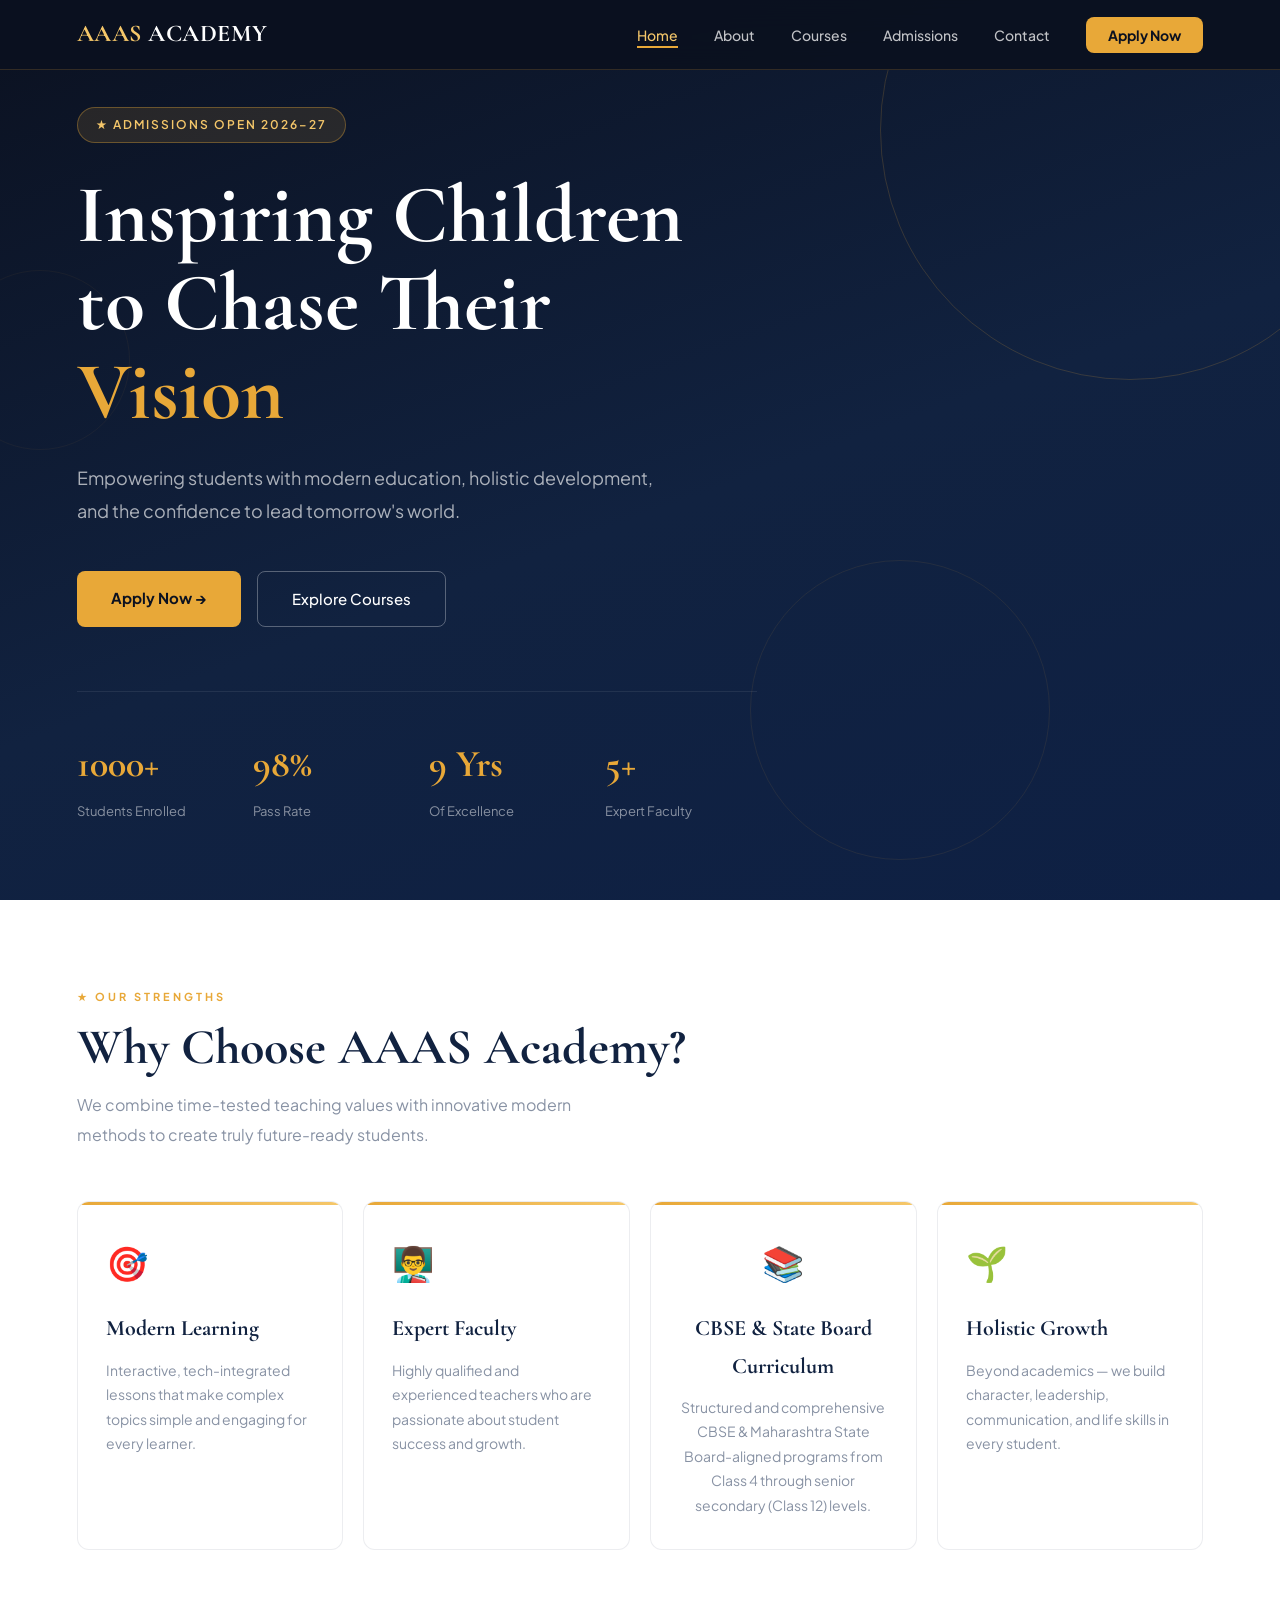
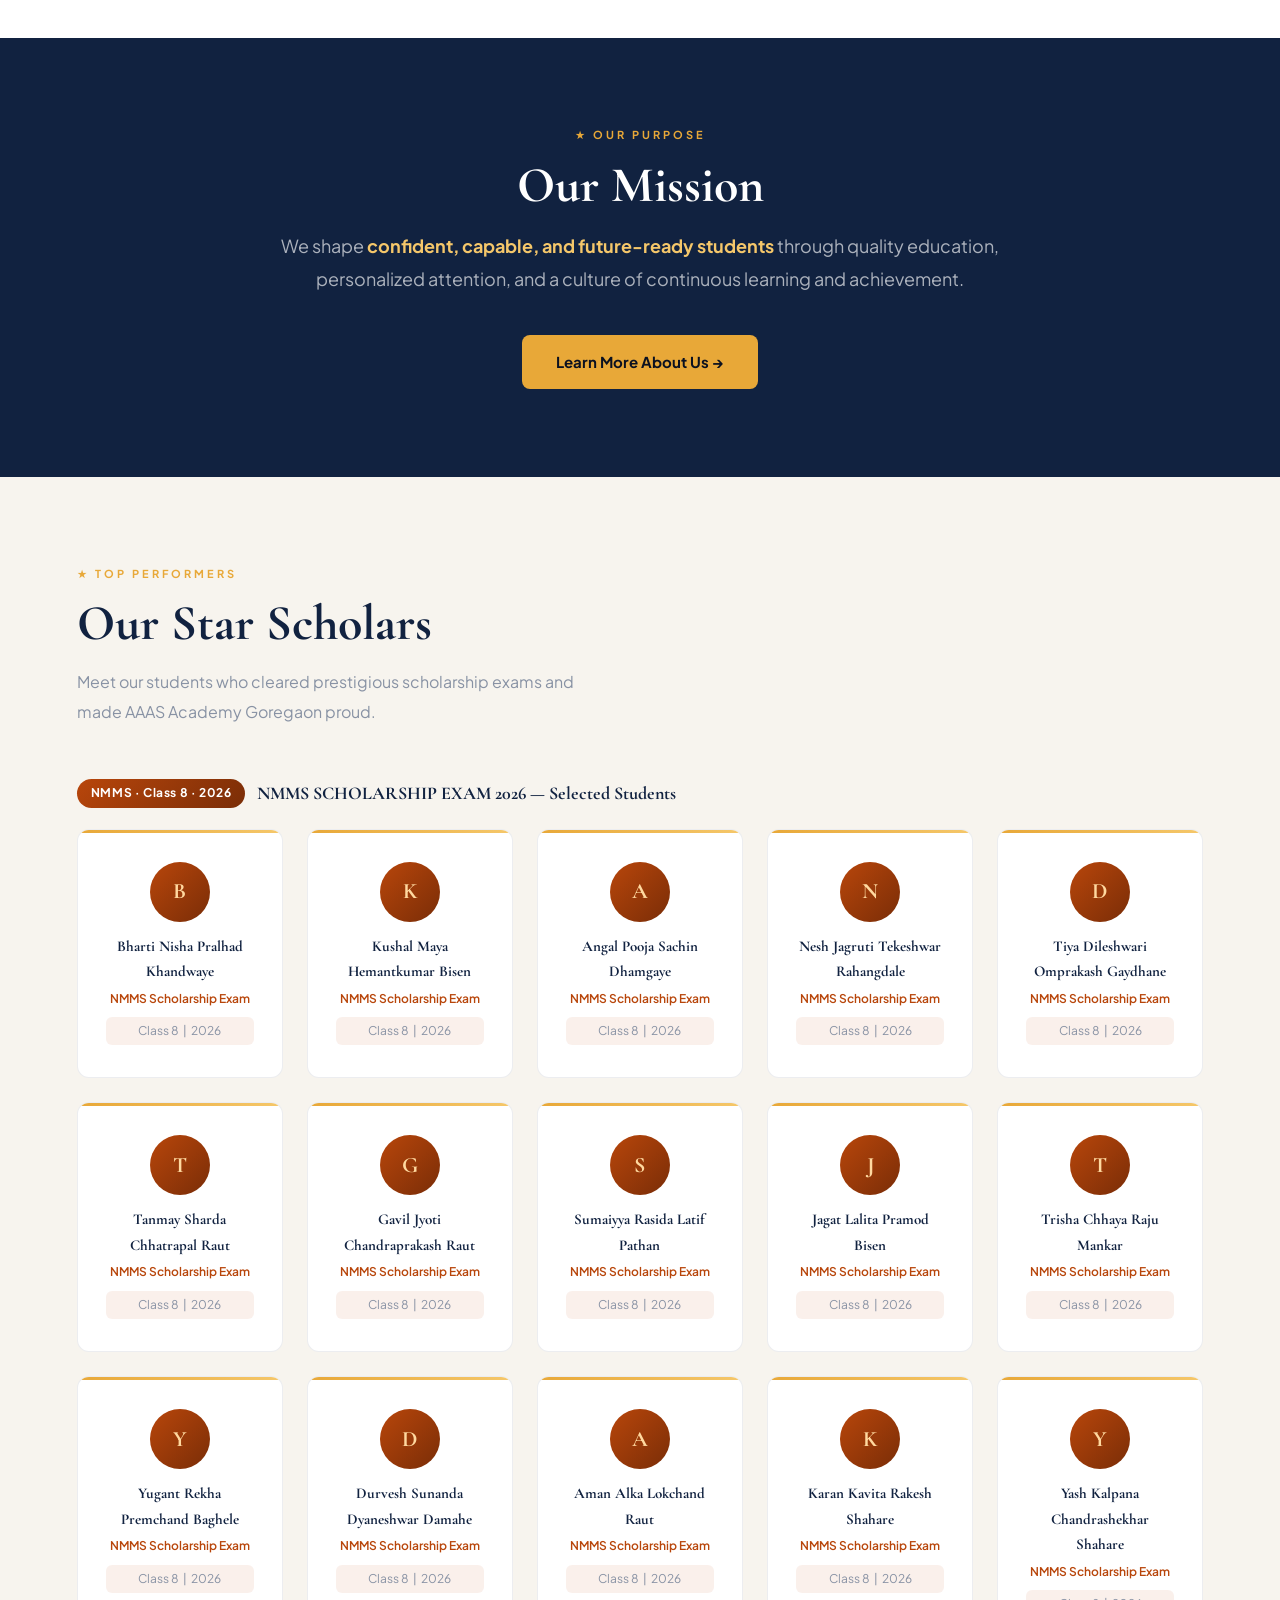
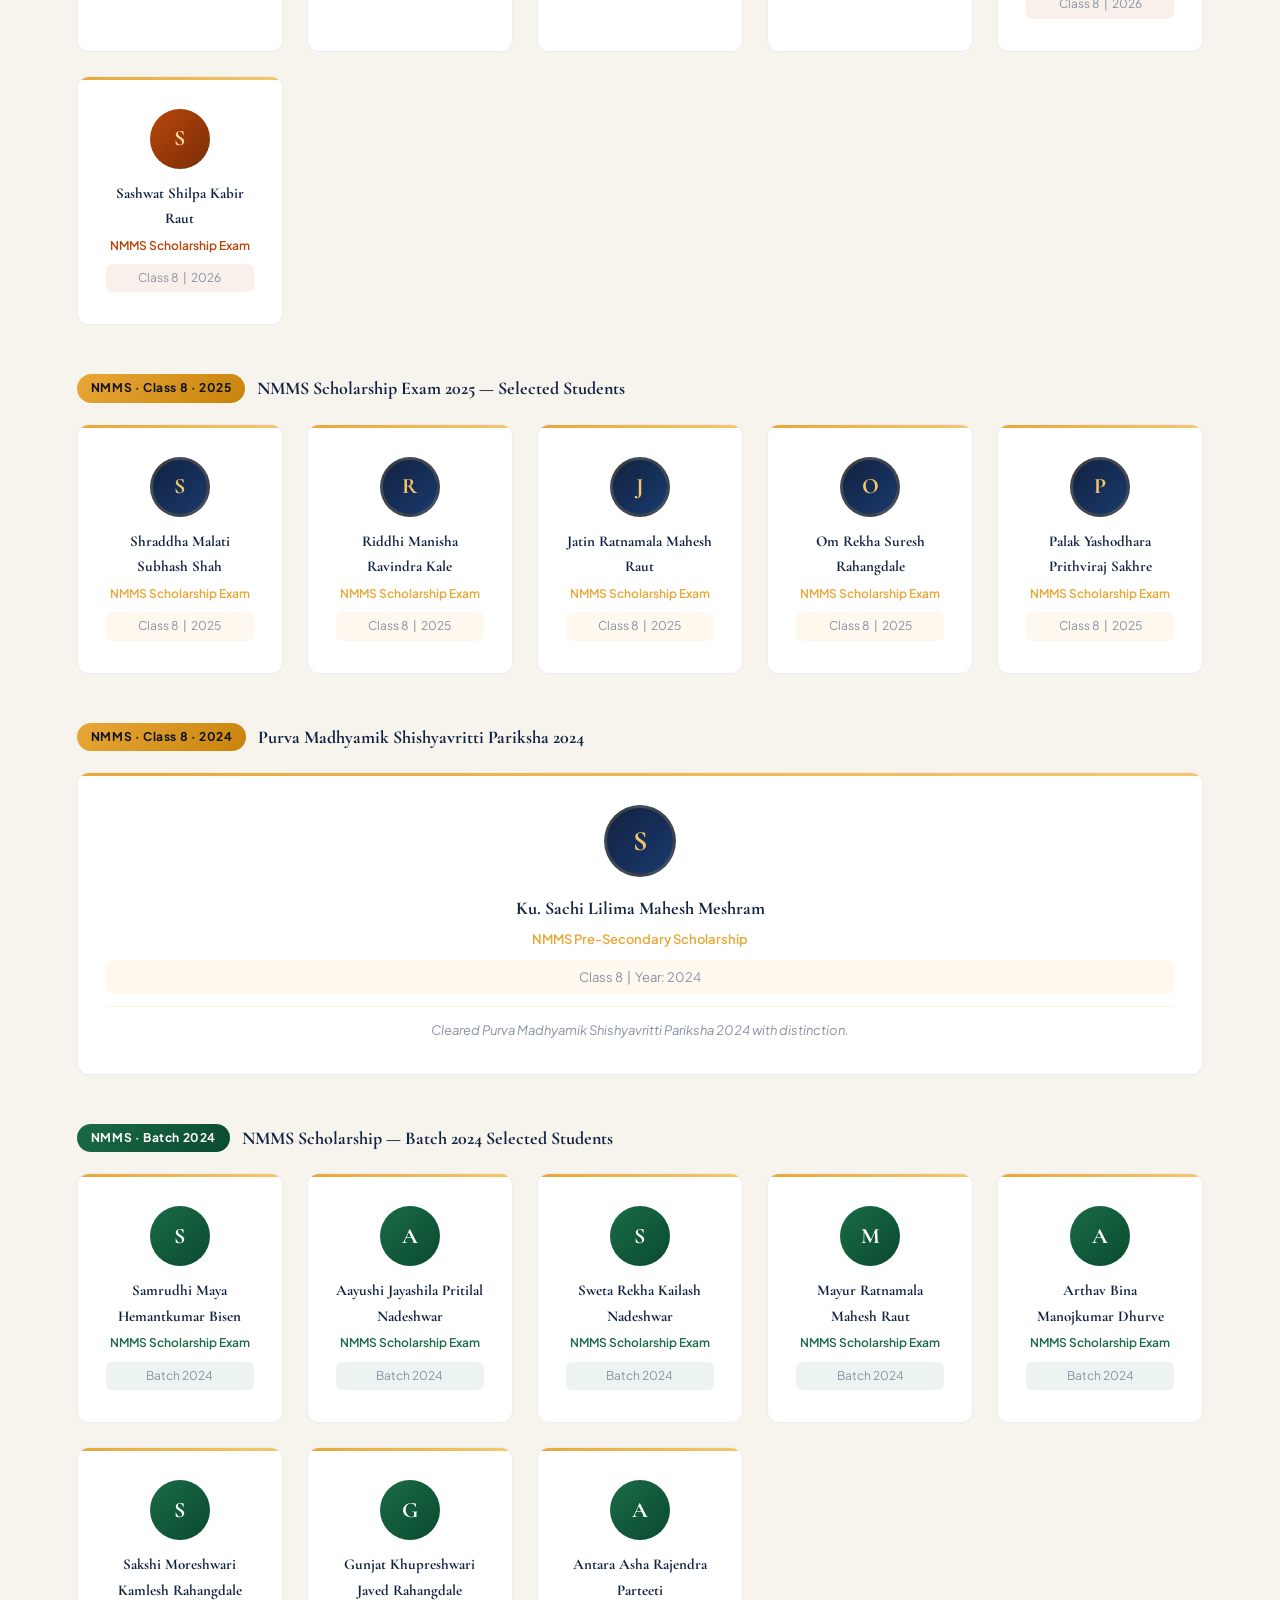
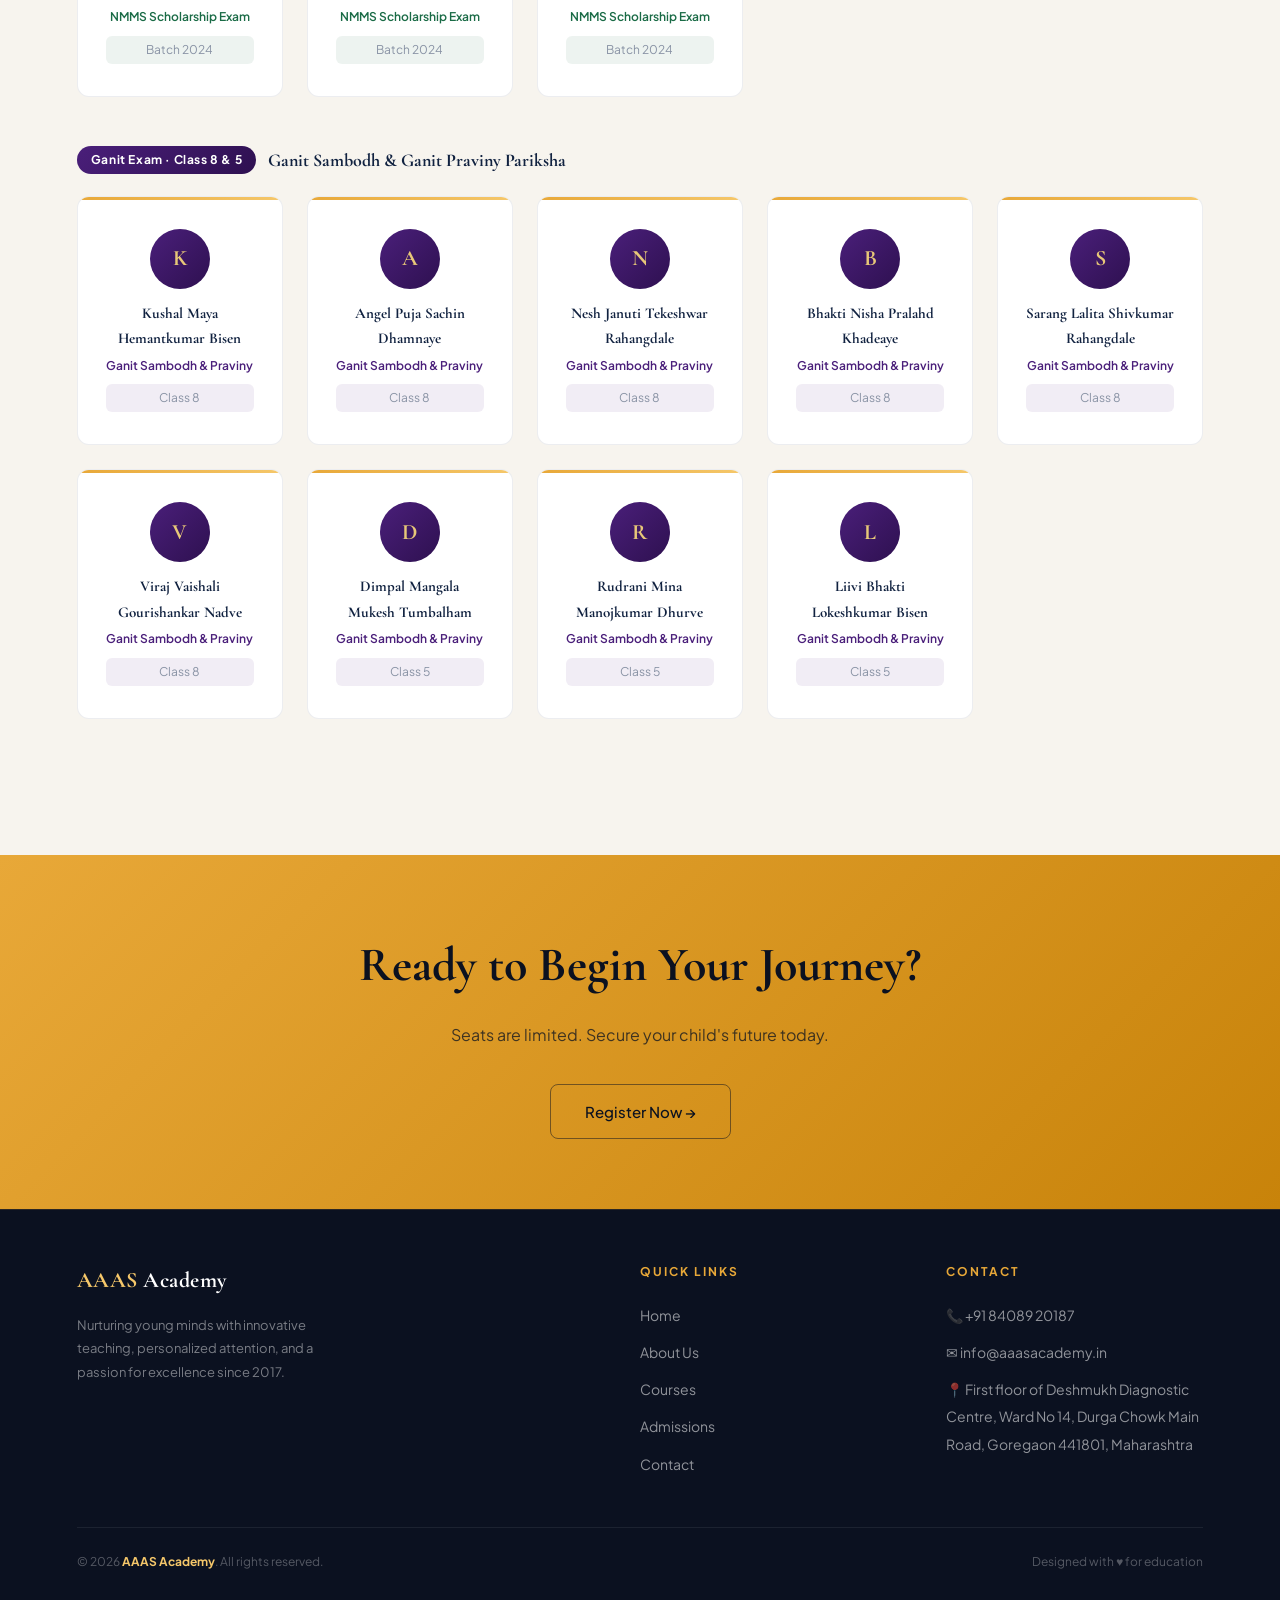
==== commit c8e853fb: "Project Done2" ====
--- a/index.html
+++ b/index.html
@@ -10,7 +10,7 @@
 
 <!-- NAVBAR -->
 <nav class="navbar">
-  <a href="index.html" class="logo">AAAS <span>Academy</span></a>
+  <a href="index.html" class="logo">AAAS <span>ACADEMY</span></a>
   <ul class="nav-links">
     <li><a href="index.html" class="active">Home</a></li>
     <li><a href="about.html">About</a></li>
@@ -19,7 +19,20 @@
     <li><a href="contact.html">Contact</a></li>
     <li><a href="admissions.html" class="nav-btn">Apply Now</a></li>
   </ul>
+  <button class="hamburger" id="hamburger" aria-label="Toggle menu">
+    <span></span><span></span><span></span>
+  </button>
 </nav>
+
+<!-- MOBILE NAV DRAWER -->
+<div class="mobile-nav" id="mobileNav">
+  <a href="index.html" class="active">Home</a>
+  <a href="about.html">About</a>
+  <a href="courses.html">Courses</a>
+  <a href="admissions.html">Admissions</a>
+  <a href="contact.html">Contact</a>
+  <a href="admissions.html" class="nav-btn">Apply Now</a>
+</div>
 
 <!-- HERO -->
 <section class="hero">
@@ -77,7 +90,7 @@
   <div style="max-width: 800px; margin: 0 auto; text-align: center;">
     <div class="sec-tag">★ Our Purpose</div>
     <h2 class="sec-title">Our Mission</h2>
-    <p style="font-size: 20px; color: rgba(255,255,255,0.65); line-height: 1.85; margin-bottom: 40px;">
+    <p style="font-size: 18px; color: rgba(255,255,255,0.65); line-height: 1.85; margin-bottom: 40px;">
       We shape <strong style="color: var(--accent2);">confident, capable, and future-ready students</strong> through quality education, personalized attention, and a culture of continuous learning and achievement.
     </p>
     <a href="about.html" class="btn-gold">Learn More About Us →</a>
@@ -90,15 +103,136 @@
   <h2 class="sec-title">Our Star Scholars</h2>
   <p class="sec-sub">Meet our students who cleared prestigious scholarship exams and made AAAS Academy Goregaon proud.</p>
 
-
+  <!-- ── GROUP 5: NMMS Shishyavritti 2026 ── -->
+  <div style="margin-bottom: 48px;">
+    <div style="display:flex;align-items:center;gap:12px;margin-bottom:20px;flex-wrap:wrap;">
+      <span style="background:linear-gradient(135deg,#b8460b,#7a2d07);color:#fff;font-size:12px;font-weight:700;padding:4px 14px;border-radius:20px;letter-spacing:0.05em;">NMMS · Class 8 · 2026</span>
+      <span style="font-family:var(--head);font-size:18px;font-weight:700;color:var(--navy);">NMMS SCHOLARSHIP EXAM 2026 — Selected Students</span>
+    </div>
+    <div class="grid-3" style="grid-template-columns:repeat(auto-fill,minmax(180px,1fr));">
+
+      <div class="card" style="text-align:center;">
+        <div style="width:60px;height:60px;border-radius:50%;background:linear-gradient(135deg,#b8460b,#7a2d07);display:flex;align-items:center;justify-content:center;font-family:var(--head);font-size:22px;color:#ffd9a0;font-weight:700;margin:0 auto 12px;">B</div>
+        <div style="font-family:var(--head);font-size:15px;font-weight:700;color:var(--navy);">Bharti Nisha Pralhad Khandwaye</div>
+        <div style="font-size:12px;color:#b8460b;font-weight:600;margin:4px 0 8px;">NMMS Scholarship Exam</div>
+        <div style="font-size:12px;color:var(--gray);background:rgba(184,70,11,0.08);padding:4px 8px;border-radius:6px;">Class 8 &nbsp;|&nbsp; 2026</div>
+      </div>
+
+      <div class="card" style="text-align:center;">
+        <div style="width:60px;height:60px;border-radius:50%;background:linear-gradient(135deg,#b8460b,#7a2d07);display:flex;align-items:center;justify-content:center;font-family:var(--head);font-size:22px;color:#ffd9a0;font-weight:700;margin:0 auto 12px;">K</div>
+        <div style="font-family:var(--head);font-size:15px;font-weight:700;color:var(--navy);">Kushal Maya Hemantkumar Bisen</div>
+        <div style="font-size:12px;color:#b8460b;font-weight:600;margin:4px 0 8px;">NMMS Scholarship Exam</div>
+        <div style="font-size:12px;color:var(--gray);background:rgba(184,70,11,0.08);padding:4px 8px;border-radius:6px;">Class 8 &nbsp;|&nbsp; 2026</div>
+      </div>
+
+      <div class="card" style="text-align:center;">
+        <div style="width:60px;height:60px;border-radius:50%;background:linear-gradient(135deg,#b8460b,#7a2d07);display:flex;align-items:center;justify-content:center;font-family:var(--head);font-size:22px;color:#ffd9a0;font-weight:700;margin:0 auto 12px;">A</div>
+        <div style="font-family:var(--head);font-size:15px;font-weight:700;color:var(--navy);">Angal Pooja Sachin Dhamgaye</div>
+        <div style="font-size:12px;color:#b8460b;font-weight:600;margin:4px 0 8px;">NMMS Scholarship Exam</div>
+        <div style="font-size:12px;color:var(--gray);background:rgba(184,70,11,0.08);padding:4px 8px;border-radius:6px;">Class 8 &nbsp;|&nbsp; 2026</div>
+      </div>
+
+      <div class="card" style="text-align:center;">
+        <div style="width:60px;height:60px;border-radius:50%;background:linear-gradient(135deg,#b8460b,#7a2d07);display:flex;align-items:center;justify-content:center;font-family:var(--head);font-size:22px;color:#ffd9a0;font-weight:700;margin:0 auto 12px;">N</div>
+        <div style="font-family:var(--head);font-size:15px;font-weight:700;color:var(--navy);">Nesh Jagruti Tekeshwar Rahangdale</div>
+        <div style="font-size:12px;color:#b8460b;font-weight:600;margin:4px 0 8px;">NMMS Scholarship Exam</div>
+        <div style="font-size:12px;color:var(--gray);background:rgba(184,70,11,0.08);padding:4px 8px;border-radius:6px;">Class 8 &nbsp;|&nbsp; 2026</div>
+      </div>
+
+      <div class="card" style="text-align:center;">
+        <div style="width:60px;height:60px;border-radius:50%;background:linear-gradient(135deg,#b8460b,#7a2d07);display:flex;align-items:center;justify-content:center;font-family:var(--head);font-size:22px;color:#ffd9a0;font-weight:700;margin:0 auto 12px;">D</div>
+        <div style="font-family:var(--head);font-size:15px;font-weight:700;color:var(--navy);">Tiya Dileshwari Omprakash Gaydhane</div>
+        <div style="font-size:12px;color:#b8460b;font-weight:600;margin:4px 0 8px;">NMMS Scholarship Exam</div>
+        <div style="font-size:12px;color:var(--gray);background:rgba(184,70,11,0.08);padding:4px 8px;border-radius:6px;">Class 8 &nbsp;|&nbsp; 2026</div>
+      </div>
+
+      <div class="card" style="text-align:center;">
+        <div style="width:60px;height:60px;border-radius:50%;background:linear-gradient(135deg,#b8460b,#7a2d07);display:flex;align-items:center;justify-content:center;font-family:var(--head);font-size:22px;color:#ffd9a0;font-weight:700;margin:0 auto 12px;">T</div>
+        <div style="font-family:var(--head);font-size:15px;font-weight:700;color:var(--navy);">Tanmay Sharda Chhatrapal Raut</div>
+        <div style="font-size:12px;color:#b8460b;font-weight:600;margin:4px 0 8px;">NMMS Scholarship Exam</div>
+        <div style="font-size:12px;color:var(--gray);background:rgba(184,70,11,0.08);padding:4px 8px;border-radius:6px;">Class 8 &nbsp;|&nbsp; 2026</div>
+      </div>
+
+      <div class="card" style="text-align:center;">
+        <div style="width:60px;height:60px;border-radius:50%;background:linear-gradient(135deg,#b8460b,#7a2d07);display:flex;align-items:center;justify-content:center;font-family:var(--head);font-size:22px;color:#ffd9a0;font-weight:700;margin:0 auto 12px;">G</div>
+        <div style="font-family:var(--head);font-size:15px;font-weight:700;color:var(--navy);">Gavil Jyoti Chandraprakash Raut</div>
+        <div style="font-size:12px;color:#b8460b;font-weight:600;margin:4px 0 8px;">NMMS Scholarship Exam</div>
+        <div style="font-size:12px;color:var(--gray);background:rgba(184,70,11,0.08);padding:4px 8px;border-radius:6px;">Class 8 &nbsp;|&nbsp; 2026</div>
+      </div>
+
+      <div class="card" style="text-align:center;">
+        <div style="width:60px;height:60px;border-radius:50%;background:linear-gradient(135deg,#b8460b,#7a2d07);display:flex;align-items:center;justify-content:center;font-family:var(--head);font-size:22px;color:#ffd9a0;font-weight:700;margin:0 auto 12px;">S</div>
+        <div style="font-family:var(--head);font-size:15px;font-weight:700;color:var(--navy);">Sumaiyya Rasida Latif Pathan</div>
+        <div style="font-size:12px;color:#b8460b;font-weight:600;margin:4px 0 8px;">NMMS Scholarship Exam</div>
+        <div style="font-size:12px;color:var(--gray);background:rgba(184,70,11,0.08);padding:4px 8px;border-radius:6px;">Class 8 &nbsp;|&nbsp; 2026</div>
+      </div>
+
+      <div class="card" style="text-align:center;">
+        <div style="width:60px;height:60px;border-radius:50%;background:linear-gradient(135deg,#b8460b,#7a2d07);display:flex;align-items:center;justify-content:center;font-family:var(--head);font-size:22px;color:#ffd9a0;font-weight:700;margin:0 auto 12px;">J</div>
+        <div style="font-family:var(--head);font-size:15px;font-weight:700;color:var(--navy);">Jagat Lalita Pramod Bisen</div>
+        <div style="font-size:12px;color:#b8460b;font-weight:600;margin:4px 0 8px;">NMMS Scholarship Exam</div>
+        <div style="font-size:12px;color:var(--gray);background:rgba(184,70,11,0.08);padding:4px 8px;border-radius:6px;">Class 8 &nbsp;|&nbsp; 2026</div>
+      </div>
+
+      <div class="card" style="text-align:center;">
+        <div style="width:60px;height:60px;border-radius:50%;background:linear-gradient(135deg,#b8460b,#7a2d07);display:flex;align-items:center;justify-content:center;font-family:var(--head);font-size:22px;color:#ffd9a0;font-weight:700;margin:0 auto 12px;">T</div>
+        <div style="font-family:var(--head);font-size:15px;font-weight:700;color:var(--navy);">Trisha Chhaya Raju Mankar</div>
+        <div style="font-size:12px;color:#b8460b;font-weight:600;margin:4px 0 8px;">NMMS Scholarship Exam</div>
+        <div style="font-size:12px;color:var(--gray);background:rgba(184,70,11,0.08);padding:4px 8px;border-radius:6px;">Class 8 &nbsp;|&nbsp; 2026</div>
+      </div>
+
+      <div class="card" style="text-align:center;">
+        <div style="width:60px;height:60px;border-radius:50%;background:linear-gradient(135deg,#b8460b,#7a2d07);display:flex;align-items:center;justify-content:center;font-family:var(--head);font-size:22px;color:#ffd9a0;font-weight:700;margin:0 auto 12px;">Y</div>
+        <div style="font-family:var(--head);font-size:15px;font-weight:700;color:var(--navy);">Yugant Rekha Premchand Baghele</div>
+        <div style="font-size:12px;color:#b8460b;font-weight:600;margin:4px 0 8px;">NMMS Scholarship Exam</div>
+        <div style="font-size:12px;color:var(--gray);background:rgba(184,70,11,0.08);padding:4px 8px;border-radius:6px;">Class 8 &nbsp;|&nbsp; 2026</div>
+      </div>
+
+      <div class="card" style="text-align:center;">
+        <div style="width:60px;height:60px;border-radius:50%;background:linear-gradient(135deg,#b8460b,#7a2d07);display:flex;align-items:center;justify-content:center;font-family:var(--head);font-size:22px;color:#ffd9a0;font-weight:700;margin:0 auto 12px;">D</div>
+        <div style="font-family:var(--head);font-size:15px;font-weight:700;color:var(--navy);">Durvesh Sunanda Dyaneshwar Damahe</div>
+        <div style="font-size:12px;color:#b8460b;font-weight:600;margin:4px 0 8px;">NMMS Scholarship Exam</div>
+        <div style="font-size:12px;color:var(--gray);background:rgba(184,70,11,0.08);padding:4px 8px;border-radius:6px;">Class 8 &nbsp;|&nbsp; 2026</div>
+      </div>
+
+      <div class="card" style="text-align:center;">
+        <div style="width:60px;height:60px;border-radius:50%;background:linear-gradient(135deg,#b8460b,#7a2d07);display:flex;align-items:center;justify-content:center;font-family:var(--head);font-size:22px;color:#ffd9a0;font-weight:700;margin:0 auto 12px;">A</div>
+        <div style="font-family:var(--head);font-size:15px;font-weight:700;color:var(--navy);">Aman Alka Lokchand Raut</div>
+        <div style="font-size:12px;color:#b8460b;font-weight:600;margin:4px 0 8px;">NMMS Scholarship Exam</div>
+        <div style="font-size:12px;color:var(--gray);background:rgba(184,70,11,0.08);padding:4px 8px;border-radius:6px;">Class 8 &nbsp;|&nbsp; 2026</div>
+      </div>
+
+      <div class="card" style="text-align:center;">
+        <div style="width:60px;height:60px;border-radius:50%;background:linear-gradient(135deg,#b8460b,#7a2d07);display:flex;align-items:center;justify-content:center;font-family:var(--head);font-size:22px;color:#ffd9a0;font-weight:700;margin:0 auto 12px;">K</div>
+        <div style="font-family:var(--head);font-size:15px;font-weight:700;color:var(--navy);">Karan Kavita Rakesh Shahare</div>
+        <div style="font-size:12px;color:#b8460b;font-weight:600;margin:4px 0 8px;">NMMS Scholarship Exam</div>
+        <div style="font-size:12px;color:var(--gray);background:rgba(184,70,11,0.08);padding:4px 8px;border-radius:6px;">Class 8 &nbsp;|&nbsp; 2026</div>
+      </div>
+
+      <div class="card" style="text-align:center;">
+        <div style="width:60px;height:60px;border-radius:50%;background:linear-gradient(135deg,#b8460b,#7a2d07);display:flex;align-items:center;justify-content:center;font-family:var(--head);font-size:22px;color:#ffd9a0;font-weight:700;margin:0 auto 12px;">Y</div>
+        <div style="font-family:var(--head);font-size:15px;font-weight:700;color:var(--navy);">Yash Kalpana Chandrashekhar Shahare</div>
+        <div style="font-size:12px;color:#b8460b;font-weight:600;margin:4px 0 8px;">NMMS Scholarship Exam</div>
+        <div style="font-size:12px;color:var(--gray);background:rgba(184,70,11,0.08);padding:4px 8px;border-radius:6px;">Class 8 &nbsp;|&nbsp; 2026</div>
+      </div>
+
+      <div class="card" style="text-align:center;">
+        <div style="width:60px;height:60px;border-radius:50%;background:linear-gradient(135deg,#b8460b,#7a2d07);display:flex;align-items:center;justify-content:center;font-family:var(--head);font-size:22px;color:#ffd9a0;font-weight:700;margin:0 auto 12px;">S</div>
+        <div style="font-family:var(--head);font-size:15px;font-weight:700;color:var(--navy);">Sashwat Shilpa Kabir Raut</div>
+        <div style="font-size:12px;color:#b8460b;font-weight:600;margin:4px 0 8px;">NMMS Scholarship Exam</div>
+        <div style="font-size:12px;color:var(--gray);background:rgba(184,70,11,0.08);padding:4px 8px;border-radius:6px;">Class 8 &nbsp;|&nbsp; 2026</div>
+      </div>
+
+    </div>
+  </div>
 
   <!-- ── GROUP 2: NMMS 2025 ── -->
   <div style="margin-bottom: 48px;">
-    <div style="display:flex;align-items:center;gap:12px;margin-bottom:20px;">
+    <div style="display:flex;align-items:center;gap:12px;margin-bottom:20px;flex-wrap:wrap;">
       <span style="background:linear-gradient(135deg,var(--accent),#c8830a);color:var(--deep);font-size:12px;font-weight:700;padding:4px 14px;border-radius:20px;letter-spacing:0.05em;">NMMS · Class 8 · 2025</span>
-      <span style="font-family:var(--head);font-size:18px;font-weight:700;color:var(--navy);">NMMS Pariksha 2025 — Selected Students</span>
-    </div>
-    <div class="grid-3" style="grid-template-columns:repeat(auto-fill,minmax(200px,1fr));">
+      <span style="font-family:var(--head);font-size:18px;font-weight:700;color:var(--navy);">NMMS Scholarship Exam 2025 — Selected Students</span>
+    </div>
+    <div class="grid-3" style="grid-template-columns:repeat(auto-fill,minmax(180px,1fr));">
 
       <div class="card" style="text-align:center;">
         <div style="width:60px;height:60px;border-radius:50%;background:linear-gradient(135deg,var(--navy),var(--blue));display:flex;align-items:center;justify-content:center;font-family:var(--head);font-size:22px;color:var(--accent2);font-weight:700;margin:0 auto 12px;border:3px solid rgba(232,168,56,0.2);">S</div>
@@ -138,9 +272,9 @@
     </div>
   </div>
 
-   <!-- ── GROUP 1: Purva Madhyamik Shishyavritti 2024 ── -->
+  <!-- ── GROUP 1: Purva Madhyamik Shishyavritti 2024 ── -->
   <div style="margin-bottom: 48px;">
-    <div style="display:flex;align-items:center;gap:12px;margin-bottom:20px;">
+    <div style="display:flex;align-items:center;gap:12px;margin-bottom:20px;flex-wrap:wrap;">
       <span style="background:linear-gradient(135deg,var(--accent),#c8830a);color:var(--deep);font-size:12px;font-weight:700;padding:4px 14px;border-radius:20px;letter-spacing:0.05em;">NMMS · Class 8 · 2024</span>
       <span style="font-family:var(--head);font-size:18px;font-weight:700;color:var(--navy);">Purva Madhyamik Shishyavritti Pariksha 2024</span>
     </div>
@@ -157,65 +291,65 @@
 
   <!-- ── GROUP 3: NMMS Batch 2024 ── -->
   <div style="margin-bottom: 48px;">
-    <div style="display:flex;align-items:center;gap:12px;margin-bottom:20px;">
+    <div style="display:flex;align-items:center;gap:12px;margin-bottom:20px;flex-wrap:wrap;">
       <span style="background:linear-gradient(135deg,#1a6b46,#0a4a30);color:#fff;font-size:12px;font-weight:700;padding:4px 14px;border-radius:20px;letter-spacing:0.05em;">NMMS · Batch 2024</span>
       <span style="font-family:var(--head);font-size:18px;font-weight:700;color:var(--navy);">NMMS Scholarship — Batch 2024 Selected Students</span>
     </div>
-    <div class="grid-3" style="grid-template-columns:repeat(auto-fill,minmax(200px,1fr));">
+    <div class="grid-3" style="grid-template-columns:repeat(auto-fill,minmax(180px,1fr));">
 
       <div class="card" style="text-align:center;">
         <div style="width:60px;height:60px;border-radius:50%;background:linear-gradient(135deg,#1a6b46,#0a4a30);display:flex;align-items:center;justify-content:center;font-family:var(--head);font-size:22px;color:#fff;font-weight:700;margin:0 auto 12px;">S</div>
-        <div style="font-family:var(--head);font-size:15px;font-weight:700;color:var(--navy);">Samrudhi Maya Hemant Bisen</div>
-        <div style="font-size:12px;color:#1a6b46;font-weight:600;margin:4px 0 8px;">NMMS Scholarship</div>
+        <div style="font-family:var(--head);font-size:15px;font-weight:700;color:var(--navy);">Samrudhi Maya Hemantkumar Bisen</div>
+        <div style="font-size:12px;color:#1a6b46;font-weight:600;margin:4px 0 8px;">NMMS Scholarship Exam</div>
         <div style="font-size:12px;color:var(--gray);background:rgba(26,107,70,0.08);padding:4px 8px;border-radius:6px;">Batch 2024</div>
       </div>
 
       <div class="card" style="text-align:center;">
         <div style="width:60px;height:60px;border-radius:50%;background:linear-gradient(135deg,#1a6b46,#0a4a30);display:flex;align-items:center;justify-content:center;font-family:var(--head);font-size:22px;color:#fff;font-weight:700;margin:0 auto 12px;">A</div>
         <div style="font-family:var(--head);font-size:15px;font-weight:700;color:var(--navy);">Aayushi Jayashila Pritilal Nadeshwar</div>
-        <div style="font-size:12px;color:#1a6b46;font-weight:600;margin:4px 0 8px;">NMMS Scholarship</div>
+        <div style="font-size:12px;color:#1a6b46;font-weight:600;margin:4px 0 8px;">NMMS Scholarship Exam</div>
         <div style="font-size:12px;color:var(--gray);background:rgba(26,107,70,0.08);padding:4px 8px;border-radius:6px;">Batch 2024</div>
       </div>
 
       <div class="card" style="text-align:center;">
         <div style="width:60px;height:60px;border-radius:50%;background:linear-gradient(135deg,#1a6b46,#0a4a30);display:flex;align-items:center;justify-content:center;font-family:var(--head);font-size:22px;color:#fff;font-weight:700;margin:0 auto 12px;">S</div>
         <div style="font-family:var(--head);font-size:15px;font-weight:700;color:var(--navy);">Sweta Rekha Kailash Nadeshwar</div>
-        <div style="font-size:12px;color:#1a6b46;font-weight:600;margin:4px 0 8px;">NMMS Scholarship</div>
+        <div style="font-size:12px;color:#1a6b46;font-weight:600;margin:4px 0 8px;">NMMS Scholarship Exam</div>
         <div style="font-size:12px;color:var(--gray);background:rgba(26,107,70,0.08);padding:4px 8px;border-radius:6px;">Batch 2024</div>
       </div>
 
       <div class="card" style="text-align:center;">
         <div style="width:60px;height:60px;border-radius:50%;background:linear-gradient(135deg,#1a6b46,#0a4a30);display:flex;align-items:center;justify-content:center;font-family:var(--head);font-size:22px;color:#fff;font-weight:700;margin:0 auto 12px;">M</div>
         <div style="font-family:var(--head);font-size:15px;font-weight:700;color:var(--navy);">Mayur Ratnamala Mahesh Raut</div>
-        <div style="font-size:12px;color:#1a6b46;font-weight:600;margin:4px 0 8px;">NMMS Scholarship</div>
+        <div style="font-size:12px;color:#1a6b46;font-weight:600;margin:4px 0 8px;">NMMS Scholarship Exam</div>
         <div style="font-size:12px;color:var(--gray);background:rgba(26,107,70,0.08);padding:4px 8px;border-radius:6px;">Batch 2024</div>
       </div>
 
       <div class="card" style="text-align:center;">
         <div style="width:60px;height:60px;border-radius:50%;background:linear-gradient(135deg,#1a6b46,#0a4a30);display:flex;align-items:center;justify-content:center;font-family:var(--head);font-size:22px;color:#fff;font-weight:700;margin:0 auto 12px;">A</div>
         <div style="font-family:var(--head);font-size:15px;font-weight:700;color:var(--navy);">Arthav Bina Manojkumar Dhurve</div>
-        <div style="font-size:12px;color:#1a6b46;font-weight:600;margin:4px 0 8px;">NMMS Scholarship</div>
+        <div style="font-size:12px;color:#1a6b46;font-weight:600;margin:4px 0 8px;">NMMS Scholarship Exam</div>
         <div style="font-size:12px;color:var(--gray);background:rgba(26,107,70,0.08);padding:4px 8px;border-radius:6px;">Batch 2024</div>
       </div>
 
       <div class="card" style="text-align:center;">
         <div style="width:60px;height:60px;border-radius:50%;background:linear-gradient(135deg,#1a6b46,#0a4a30);display:flex;align-items:center;justify-content:center;font-family:var(--head);font-size:22px;color:#fff;font-weight:700;margin:0 auto 12px;">S</div>
         <div style="font-family:var(--head);font-size:15px;font-weight:700;color:var(--navy);">Sakshi Moreshwari Kamlesh Rahangdale</div>
-        <div style="font-size:12px;color:#1a6b46;font-weight:600;margin:4px 0 8px;">NMMS Scholarship</div>
+        <div style="font-size:12px;color:#1a6b46;font-weight:600;margin:4px 0 8px;">NMMS Scholarship Exam</div>
         <div style="font-size:12px;color:var(--gray);background:rgba(26,107,70,0.08);padding:4px 8px;border-radius:6px;">Batch 2024</div>
       </div>
 
       <div class="card" style="text-align:center;">
         <div style="width:60px;height:60px;border-radius:50%;background:linear-gradient(135deg,#1a6b46,#0a4a30);display:flex;align-items:center;justify-content:center;font-family:var(--head);font-size:22px;color:#fff;font-weight:700;margin:0 auto 12px;">G</div>
         <div style="font-family:var(--head);font-size:15px;font-weight:700;color:var(--navy);">Gunjat Khupreshwari Javed Rahangdale</div>
-        <div style="font-size:12px;color:#1a6b46;font-weight:600;margin:4px 0 8px;">NMMS Scholarship</div>
+        <div style="font-size:12px;color:#1a6b46;font-weight:600;margin:4px 0 8px;">NMMS Scholarship Exam</div>
         <div style="font-size:12px;color:var(--gray);background:rgba(26,107,70,0.08);padding:4px 8px;border-radius:6px;">Batch 2024</div>
       </div>
 
       <div class="card" style="text-align:center;">
         <div style="width:60px;height:60px;border-radius:50%;background:linear-gradient(135deg,#1a6b46,#0a4a30);display:flex;align-items:center;justify-content:center;font-family:var(--head);font-size:22px;color:#fff;font-weight:700;margin:0 auto 12px;">A</div>
         <div style="font-family:var(--head);font-size:15px;font-weight:700;color:var(--navy);">Antara Asha Rajendra Parteeti</div>
-        <div style="font-size:12px;color:#1a6b46;font-weight:600;margin:4px 0 8px;">NMMS Scholarship</div>
+        <div style="font-size:12px;color:#1a6b46;font-weight:600;margin:4px 0 8px;">NMMS Scholarship Exam</div>
         <div style="font-size:12px;color:var(--gray);background:rgba(26,107,70,0.08);padding:4px 8px;border-radius:6px;">Batch 2024</div>
       </div>
 
@@ -228,7 +362,7 @@
       <span style="background:linear-gradient(135deg,#4a1f7a,#2e1050);color:#fff;font-size:12px;font-weight:700;padding:4px 14px;border-radius:20px;letter-spacing:0.05em;">Ganit Exam · Class 8 & 5</span>
       <span style="font-family:var(--head);font-size:18px;font-weight:700;color:var(--navy);">Ganit Sambodh & Ganit Praviny Pariksha</span>
     </div>
-    <div class="grid-3" style="grid-template-columns:repeat(auto-fill,minmax(200px,1fr));">
+    <div class="grid-3" style="grid-template-columns:repeat(auto-fill,minmax(180px,1fr));">
 
       <div class="card" style="text-align:center;">
         <div style="width:60px;height:60px;border-radius:50%;background:linear-gradient(135deg,#4a1f7a,#2e1050);display:flex;align-items:center;justify-content:center;font-family:var(--head);font-size:22px;color:#e8c878;font-weight:700;margin:0 auto 12px;">K</div>
@@ -299,9 +433,9 @@
 </section>
 
 <!-- CTA BANNER -->
-<section style="background:linear-gradient(135deg,var(--accent) 0%,#c8830a 100%); padding: 70px 6%; text-align:center;">
-  <h2 style="font-family:var(--head);font-size:clamp(28px,4vw,48px);color:var(--deep);font-weight:700;margin-bottom:14px;">Ready to Begin Your Journey?</h2>
-  <p style="font-size:17px;color:rgba(11,17,32,0.75);margin-bottom:36px;">Seats are limited. Secure your child's future today.</p>
+<section class="cta-banner" style="background:linear-gradient(135deg,var(--accent) 0%,#c8830a 100%); padding: 70px 6%; text-align:center;">
+  <h2 style="font-family:var(--head);font-size:clamp(26px,4vw,48px);color:var(--deep);font-weight:700;margin-bottom:14px;">Ready to Begin Your Journey?</h2>
+  <p style="font-size:16px;color:rgba(11,17,32,0.75);margin-bottom:36px;">Seats are limited. Secure your child's future today.</p>
   <a href="admissions.html" class="btn-ghost" style="border-color:rgba(11,17,32,0.5);color:var(--deep);">Register Now →</a>
 </section>
 
@@ -327,7 +461,7 @@
       <ul>
         <li><a href="#">📞 +91 84089 20187</a></li>
         <li><a href="#">✉ info@aaasacademy.in</a></li>
-        <li><a href="#">📍First floor of Deshmukh Diagnostic Centre,ward no 14,Durga chowk main road,Goregaon 441801, Maharashtra</a></li>
+        <li><a href="#">📍 First floor of Deshmukh Diagnostic Centre, Ward No 14, Durga Chowk Main Road, Goregaon 441801, Maharashtra</a></li>
       </ul>
     </div>
   </div>
@@ -337,5 +471,20 @@
   </div>
 </footer>
 
+<script>
+  const hamburger = document.getElementById('hamburger');
+  const mobileNav = document.getElementById('mobileNav');
+  hamburger.addEventListener('click', () => {
+    hamburger.classList.toggle('open');
+    mobileNav.classList.toggle('open');
+  });
+  mobileNav.querySelectorAll('a').forEach(a => {
+    a.addEventListener('click', () => {
+      hamburger.classList.remove('open');
+      mobileNav.classList.remove('open');
+    });
+  });
+</script>
+
 </body>
 </html>
--- a/style.css
+++ b/style.css
@@ -86,6 +86,62 @@
 .nav-btn:hover { background: var(--accent2) !important; }
 .nav-btn::after { display: none !important; }
 
+/* Hamburger */
+.hamburger {
+  display: none;
+  flex-direction: column;
+  gap: 5px;
+  background: none;
+  border: none;
+  cursor: pointer;
+  padding: 4px;
+  z-index: 1001;
+}
+.hamburger span {
+  display: block;
+  width: 24px;
+  height: 2px;
+  background: var(--accent2);
+  border-radius: 2px;
+  transition: all 0.3s;
+}
+.hamburger.open span:nth-child(1) { transform: translateY(7px) rotate(45deg); }
+.hamburger.open span:nth-child(2) { opacity: 0; }
+.hamburger.open span:nth-child(3) { transform: translateY(-7px) rotate(-45deg); }
+
+/* Mobile nav drawer */
+.mobile-nav {
+  display: none;
+  position: fixed;
+  top: 70px; left: 0; right: 0;
+  background: rgba(11,17,32,0.98);
+  backdrop-filter: blur(20px);
+  border-bottom: 1px solid var(--border);
+  padding: 24px 6%;
+  z-index: 998;
+  flex-direction: column;
+  gap: 0;
+}
+.mobile-nav.open { display: flex; }
+.mobile-nav a {
+  color: rgba(255,255,255,0.8);
+  text-decoration: none;
+  font-size: 16px;
+  font-weight: 500;
+  padding: 14px 0;
+  border-bottom: 1px solid rgba(255,255,255,0.06);
+  transition: color 0.2s;
+}
+.mobile-nav a:last-child { border-bottom: none; }
+.mobile-nav a:hover, .mobile-nav a.active { color: var(--accent2); }
+.mobile-nav .nav-btn {
+  margin-top: 14px;
+  text-align: center;
+  padding: 12px 22px !important;
+  border-radius: 8px;
+  border-bottom: none !important;
+}
+
 /* ── HERO ── */
 .hero {
   min-height: 100vh;
@@ -165,7 +221,9 @@
 .btn-ghost:hover { border-color: var(--accent); color: var(--accent2); }
 
 .hero-stats {
-  display: flex; gap: 52px;
+  display: grid;
+  grid-template-columns: repeat(4, 1fr);
+  gap: 24px;
   margin-top: 64px;
   padding-top: 40px;
   border-top: 1px solid rgba(255,255,255,0.08);
@@ -280,6 +338,7 @@
 .footer-col ul li a {
   font-size: 14px; color: rgba(255,255,255,0.55);
   text-decoration: none; transition: color 0.2s;
+  word-break: break-word;
 }
 .footer-col ul li a:hover { color: var(--accent2); }
 .footer-bottom {
@@ -304,8 +363,9 @@
   color: var(--navy); margin-bottom: 8px;
 }
 .form-group label span { color: #e53e3e; margin-left: 2px; }
-.form-group input,
-.form-group select,
+
+/* ── TEXT INPUTS & TEXTAREA (no appearance:none) ── */
+.form-group input:not([type="checkbox"]),
 .form-group textarea {
   width: 100%;
   padding: 12px 16px;
@@ -315,16 +375,38 @@
   color: var(--deep); background: var(--white);
   transition: border-color 0.2s, box-shadow 0.2s;
   outline: none;
+}
+
+/* ── SELECT (appearance:none only here) ── */
+.form-group select {
+  width: 100%;
+  padding: 12px 16px;
+  border: 1.5px solid #e4e7ee;
+  border-radius: 8px;
+  font-family: var(--body); font-size: 14px;
+  color: var(--deep); background: var(--white);
+  transition: border-color 0.2s, box-shadow 0.2s;
+  outline: none;
   appearance: none;
 }
-.form-group input:focus,
+
+/* ── CHECKBOX (never touch appearance) ── */
+.form-group input[type="checkbox"] {
+  width: 16px;
+  height: 16px;
+  accent-color: var(--navy);
+  cursor: pointer;
+  flex-shrink: 0;
+}
+
+.form-group input:not([type="checkbox"]):focus,
 .form-group select:focus,
 .form-group textarea:focus {
   border-color: var(--accent);
   box-shadow: 0 0 0 3px rgba(232,168,56,0.13);
 }
 .form-group textarea { resize: vertical; min-height: 110px; }
-.form-group.err input,
+.form-group.err input:not([type="checkbox"]),
 .form-group.err select { border-color: #e53e3e; }
 .err-msg { display: none; font-size: 12px; color: #e53e3e; margin-top: 5px; }
 .form-group.err .err-msg { display: block; }
@@ -367,16 +449,152 @@
   to   { opacity: 1; transform: translateY(0); }
 }
 
-/* ── MOBILE ── */
+/* ══════════════════════════════════════
+   MOBILE RESPONSIVE — Single clean block
+   ══════════════════════════════════════ */
+
 @media (max-width: 768px) {
-  .navbar { padding: 0 5%; }
+
+  /* ── Navbar ── */
+  .navbar {
+    padding: 0 5%;
+    height: 64px;
+  }
   .nav-links { display: none; }
-  section { padding: 60px 5%; }
-  .hero { padding: 90px 5% 56px; }
-  .hero-stats { gap: 28px; flex-wrap: wrap; }
-  .page-hero { padding: 110px 5% 54px; }
-  .footer-grid { grid-template-columns: 1fr; gap: 32px; }
-  .footer-bottom { flex-direction: column; gap: 10px; }
-  .form-wrap { padding: 30px 22px; }
-  .form-row { grid-template-columns: 1fr; }
+  .hamburger { display: flex; }
+
+  /* ── Hero ── */
+  .hero {
+    padding: 90px 5% 56px;
+    min-height: auto;
+  }
+  .hero h1 { font-size: 36px; }
+  .hero p  { font-size: 15px; }
+  .hero-badge { font-size: 10px; padding: 6px 14px; }
+  .hero-btns { gap: 12px; }
+  .btn-gold  { padding: 11px 22px; font-size: 13px; }
+  .btn-ghost { padding: 11px 22px; font-size: 13px; }
+
+  /* Hero stats — 2×2 grid */
+  .hero-stats {
+    grid-template-columns: 1fr 1fr;
+    gap: 16px;
+    margin-top: 40px;
+    padding-top: 28px;
+  }
+  .stat-n { font-size: 28px; }
+  .stat-l { font-size: 11px; }
+
+  /* ── Page Hero ── */
+  .page-hero {
+    padding: 100px 5% 50px;
+  }
+  .page-hero h1 { font-size: 30px; }
+  .page-hero p  { font-size: 14px; }
+
+  /* ── Sections ── */
+  section { padding: 52px 5%; }
+
+  /* ── Typography ── */
+  .sec-title { font-size: clamp(22px, 6vw, 32px); }
+  .sec-sub   { font-size: 14px; margin-bottom: 32px; }
+
+  /* ── Cards ── */
+  .card { padding: 22px 18px; }
+  .card-icon { font-size: 26px; margin-bottom: 12px; }
+  .card h3   { font-size: 18px; }
+
+  /* ── Grids — collapse to 1 column ── */
+  .grid-2,
+  .grid-3,
+  .grid-4 {
+    grid-template-columns: 1fr;
+  }
+
+  /* Scholar cards — 2 per row on mobile */
+  .scholars-grid {
+    grid-template-columns: repeat(2, 1fr) !important;
+  }
+
+  /* Inline grid overrides */
+  [style*="grid-template-columns: 1fr 1fr"],
+  [style*="grid-template-columns:1fr 1fr"],
+  [style*="grid-template-columns: repeat(4"],
+  [style*="grid-template-columns:repeat(4"] {
+    grid-template-columns: 1fr !important;
+  }
+
+  /* Auto-fill grids — reduce minmax */
+  [style*="minmax(200px"],
+  [style*="minmax(240px"] {
+    grid-template-columns: repeat(2, 1fr) !important;
+  }
+
+  /* ── Form ── */
+  .form-wrap { padding: 28px 18px; }
+  .form-row  { grid-template-columns: 1fr; gap: 0; }
+  .form-group input:not([type="checkbox"]),
+  .form-group select,
+  .form-group textarea { font-size: 15px; padding: 11px 13px; }
+
+  /* ── Checkbox grid ── */
+  .checkbox-grid { grid-template-columns: 1fr 1fr; }
+
+  /* ── Footer ── */
+  .footer-grid {
+    grid-template-columns: 1fr;
+    gap: 28px;
+  }
+  .footer-brand p { max-width: 100%; }
+  .footer-bottom {
+    flex-direction: column;
+    gap: 6px;
+    text-align: center;
+  }
+
+  /* ── Director / flex card ── */
+  .director-flex {
+    flex-direction: column !important;
+    text-align: center !important;
+    gap: 24px !important;
+    padding: 28px 20px !important;
+  }
+
+  /* ── About stats grid — keep 2 col ── */
+  .stats-2col {
+    grid-template-columns: 1fr 1fr !important;
+  }
+
+  /* ── Map placeholder ── */
+  .map-placeholder { height: 220px !important; }
+
+  /* ── word-break for addresses / long text ── */
+  .footer-col ul li a,
+  .card p { word-break: break-word; }
+
+  /* ── Batch timing cards ── */
+  .batch-time { font-size: 17px !important; }
+
+  /* ── CTA banner ── */
+  .cta-banner { padding: 48px 5% !important; }
+  .cta-banner h2 { font-size: 26px !important; }
+
+  /* ── Terms box ── */
+  .terms-box li { font-size: 13px; }
+
+}
+
+/* Extra small screens */
+@media (max-width: 480px) {
+  .hero h1  { font-size: 28px; }
+  .sec-title { font-size: 22px; }
+
+  /* Scholar / auto-fill cards → 1 col on tiny screens */
+  [style*="minmax(200px"],
+  [style*="minmax(240px"] {
+    grid-template-columns: 1fr !important;
+  }
+  .checkbox-grid { grid-template-columns: 1fr; }
+
+  .hero-stats { grid-template-columns: 1fr 1fr; }
 }
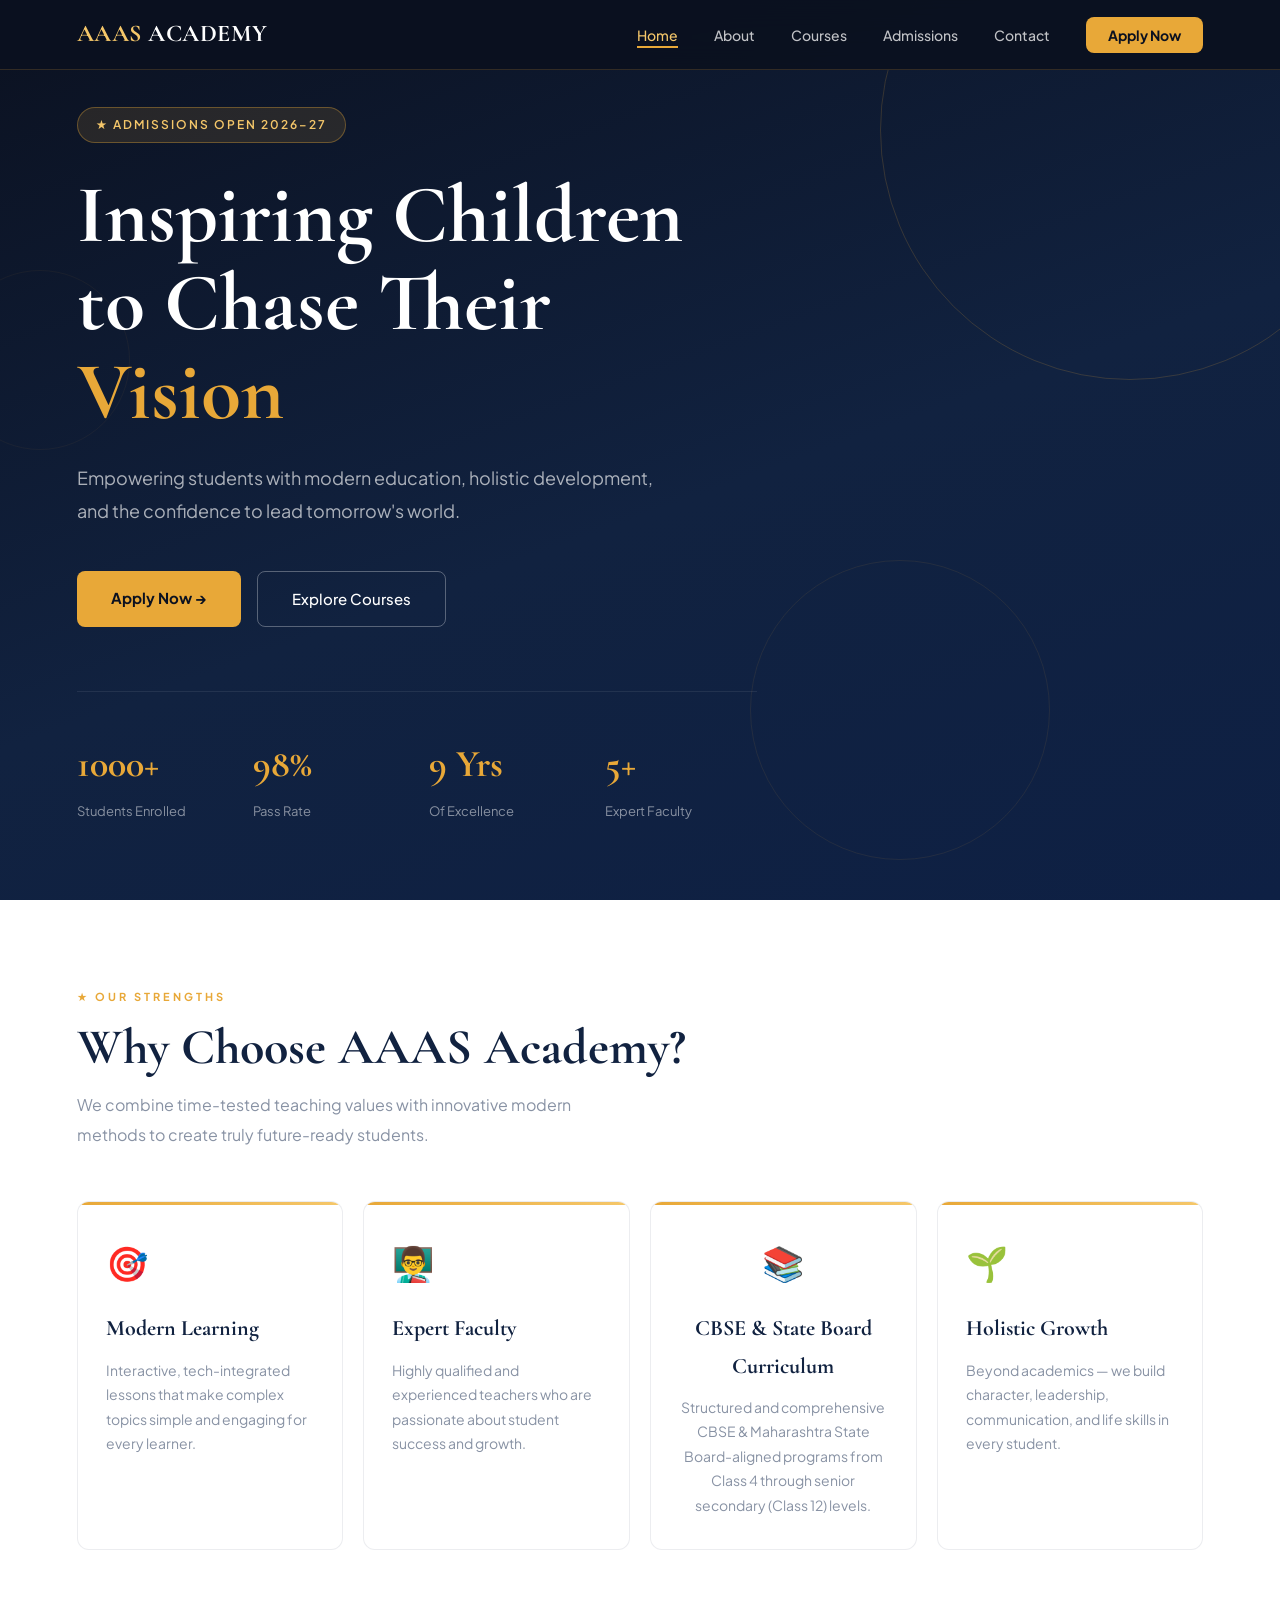
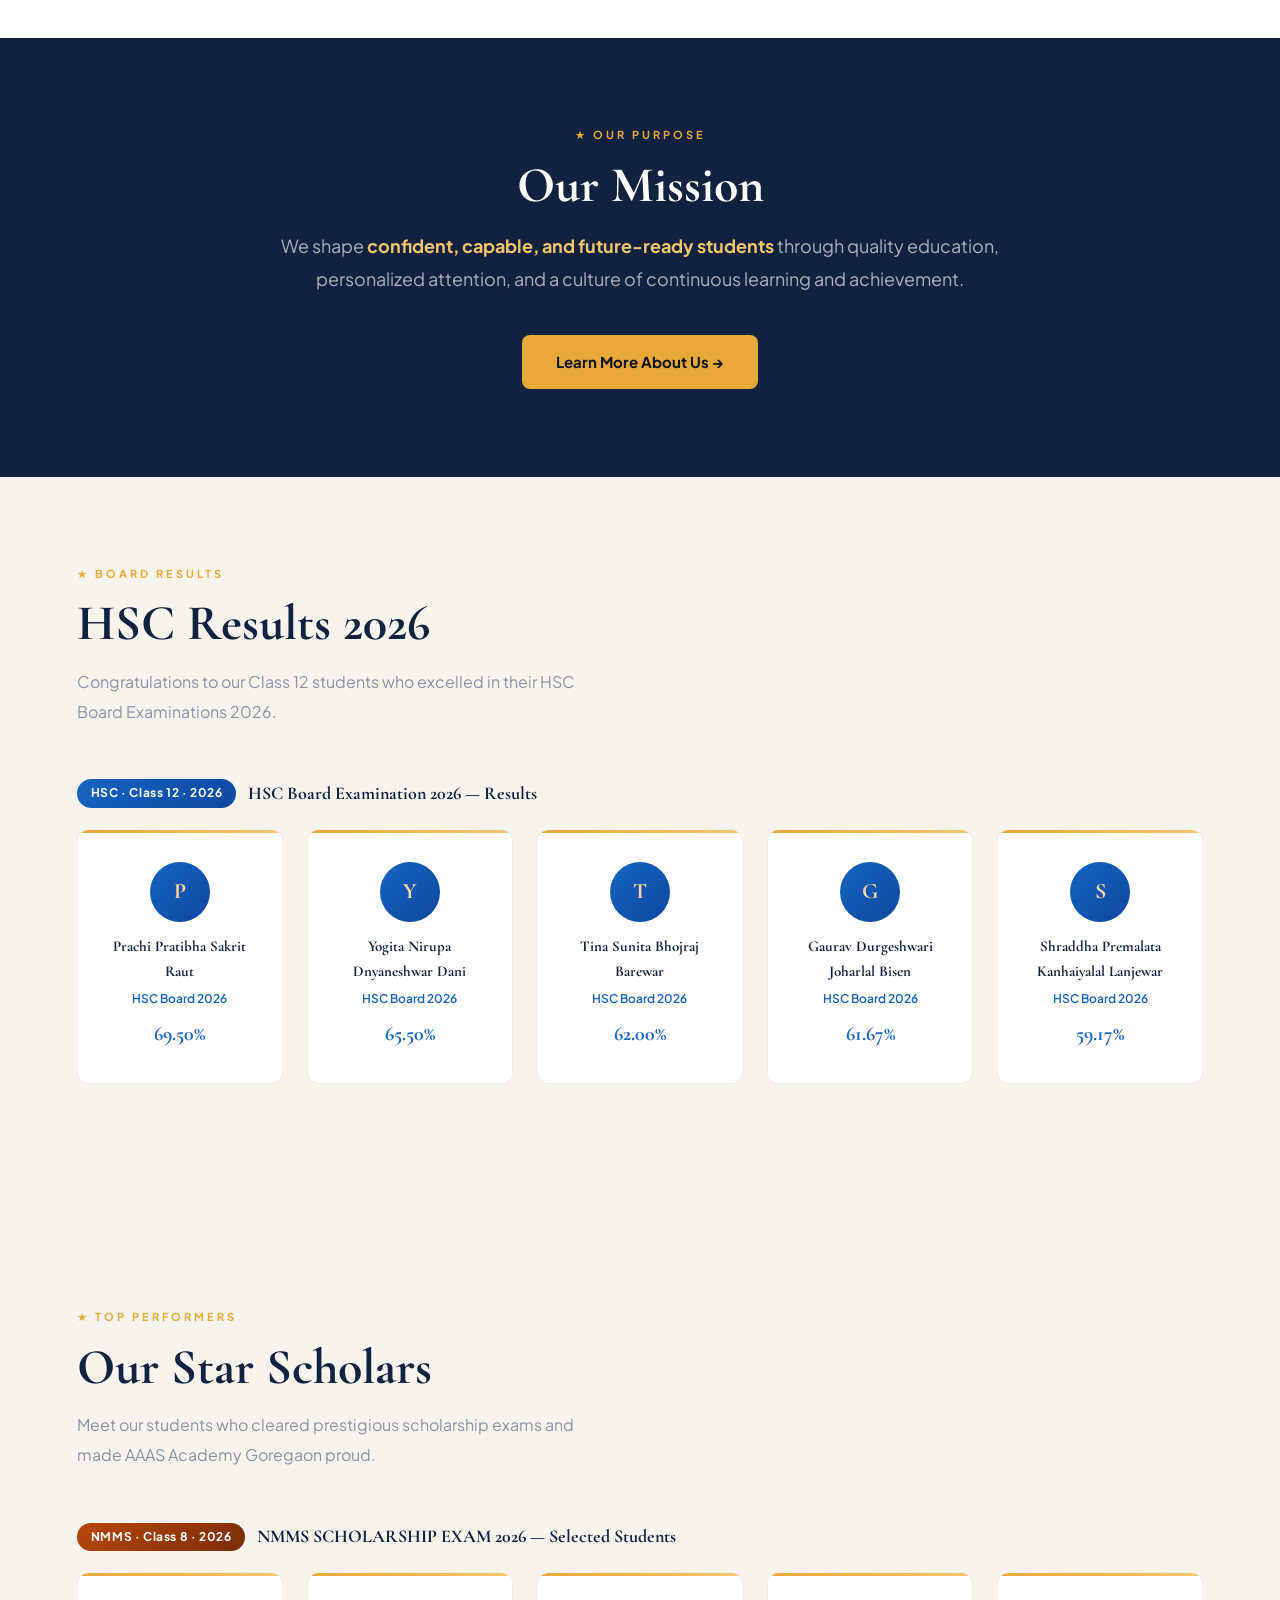
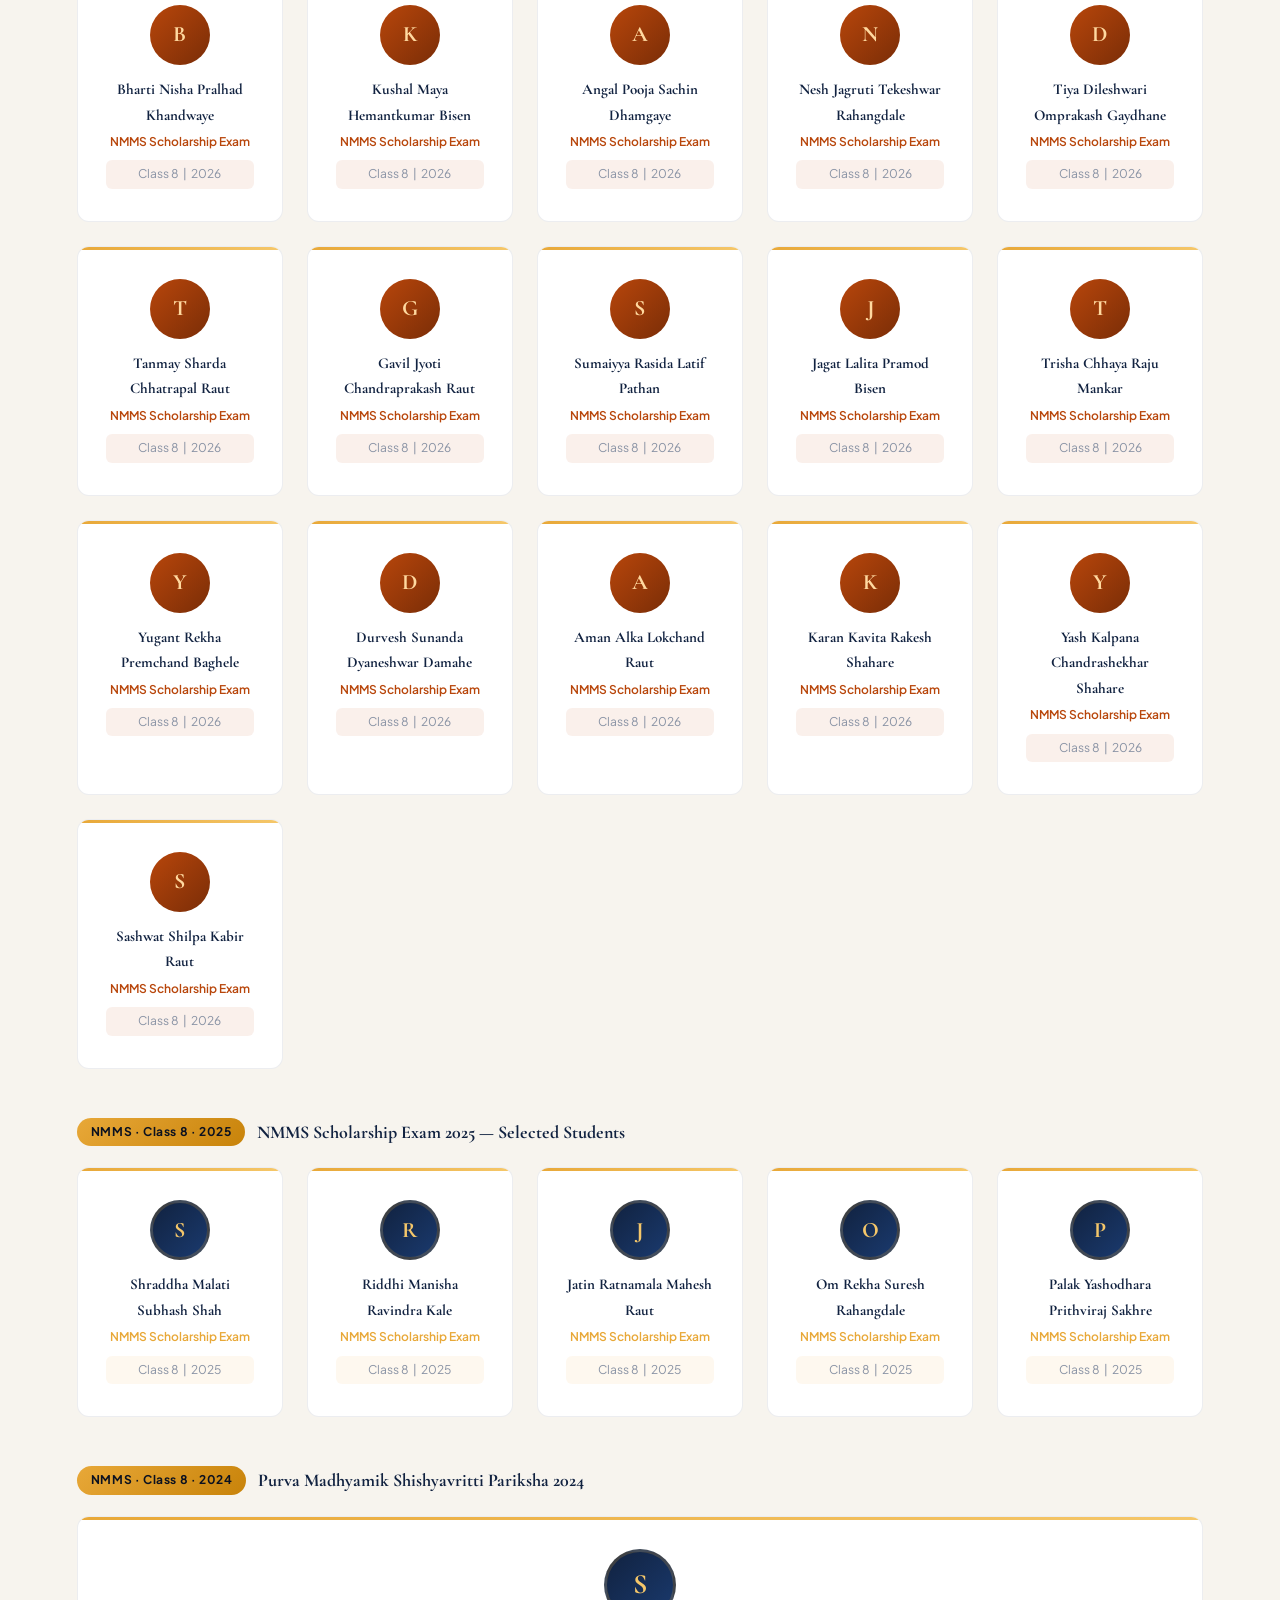
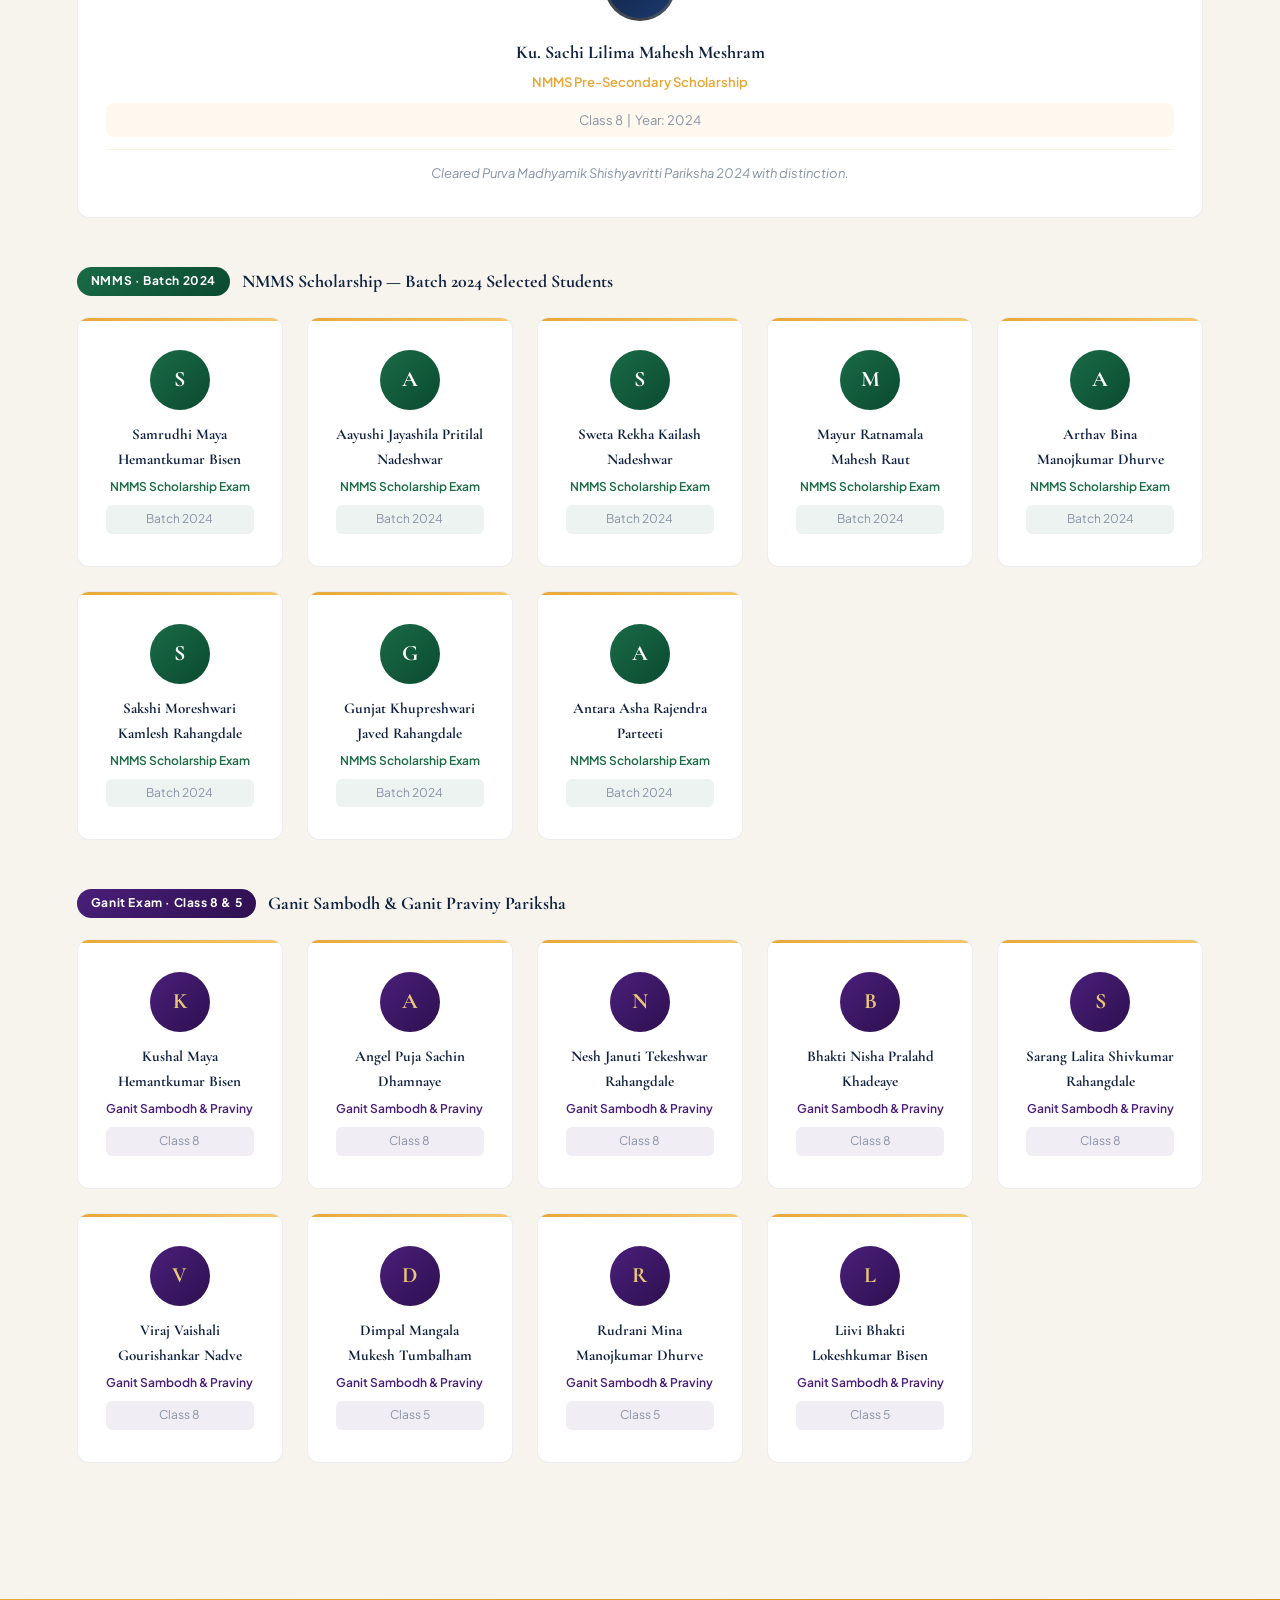
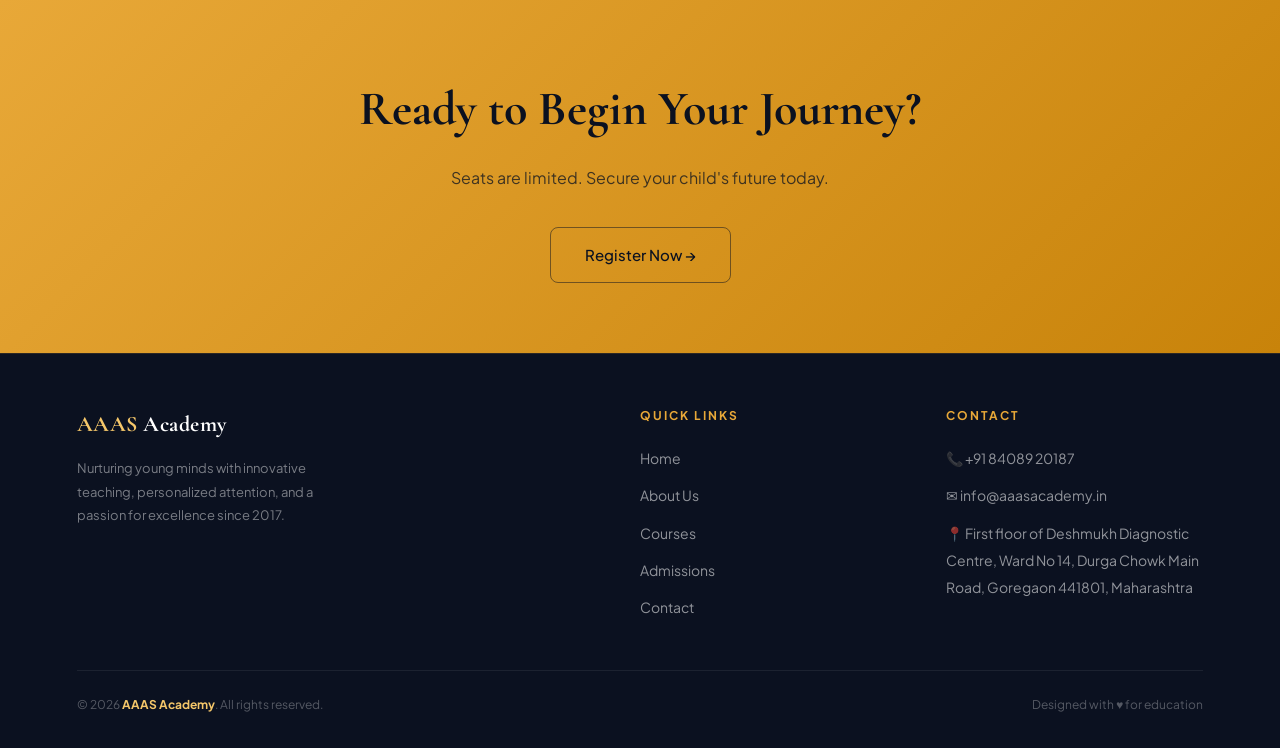
==== commit 740209b1: "Project Done3" ====
--- a/index.html
+++ b/index.html
@@ -97,6 +97,58 @@
   </div>
 </section>
 
+<!-- HSC 2026 RESULTS -->
+<section>
+  <div class="sec-tag">★ Board Results</div>
+  <h2 class="sec-title">HSC Results 2026</h2>
+  <p class="sec-sub">Congratulations to our Class 12 students who excelled in their HSC Board Examinations 2026.</p>
+
+  <div style="margin-bottom: 48px;">
+    <div style="display:flex;align-items:center;gap:12px;margin-bottom:20px;flex-wrap:wrap;">
+      <span style="background:linear-gradient(135deg,#1565c0,#0d47a1);color:#fff;font-size:12px;font-weight:700;padding:4px 14px;border-radius:20px;letter-spacing:0.05em;">HSC · Class 12 · 2026</span>
+      <span style="font-family:var(--head);font-size:18px;font-weight:700;color:var(--navy);">HSC Board Examination 2026 — Results</span>
+    </div>
+    <div class="grid-3" style="grid-template-columns:repeat(auto-fill,minmax(200px,1fr));">
+
+      <div class="card" style="text-align:center;">
+        <div style="width:60px;height:60px;border-radius:50%;background:linear-gradient(135deg,#1565c0,#0d47a1);display:flex;align-items:center;justify-content:center;font-family:var(--head);font-size:22px;color:#ffd9a0;font-weight:700;margin:0 auto 12px;">P</div>
+        <div style="font-family:var(--head);font-size:15px;font-weight:700;color:var(--navy);">Prachi Pratibha Sakrit Raut</div>
+        <div style="font-size:12px;color:#1565c0;font-weight:600;margin:4px 0 8px;">HSC Board 2026</div>
+        <div style="font-size:20px;font-weight:800;color:#1565c0;font-family:var(--head);">69.50%</div>
+      </div>
+
+      <div class="card" style="text-align:center;">
+        <div style="width:60px;height:60px;border-radius:50%;background:linear-gradient(135deg,#1565c0,#0d47a1);display:flex;align-items:center;justify-content:center;font-family:var(--head);font-size:22px;color:#ffd9a0;font-weight:700;margin:0 auto 12px;">Y</div>
+        <div style="font-family:var(--head);font-size:15px;font-weight:700;color:var(--navy);">Yogita Nirupa Dnyaneshwar Dani</div>
+        <div style="font-size:12px;color:#1565c0;font-weight:600;margin:4px 0 8px;">HSC Board 2026</div>
+        <div style="font-size:20px;font-weight:800;color:#1565c0;font-family:var(--head);">65.50%</div>
+      </div>
+
+      <div class="card" style="text-align:center;">
+        <div style="width:60px;height:60px;border-radius:50%;background:linear-gradient(135deg,#1565c0,#0d47a1);display:flex;align-items:center;justify-content:center;font-family:var(--head);font-size:22px;color:#ffd9a0;font-weight:700;margin:0 auto 12px;">T</div>
+        <div style="font-family:var(--head);font-size:15px;font-weight:700;color:var(--navy);">Tina Sunita Bhojraj Barewar</div>
+        <div style="font-size:12px;color:#1565c0;font-weight:600;margin:4px 0 8px;">HSC Board 2026</div>
+        <div style="font-size:20px;font-weight:800;color:#1565c0;font-family:var(--head);">62.00%</div>
+      </div>
+
+      <div class="card" style="text-align:center;">
+        <div style="width:60px;height:60px;border-radius:50%;background:linear-gradient(135deg,#1565c0,#0d47a1);display:flex;align-items:center;justify-content:center;font-family:var(--head);font-size:22px;color:#ffd9a0;font-weight:700;margin:0 auto 12px;">G</div>
+        <div style="font-family:var(--head);font-size:15px;font-weight:700;color:var(--navy);">Gaurav Durgeshwari Joharlal Bisen</div>
+        <div style="font-size:12px;color:#1565c0;font-weight:600;margin:4px 0 8px;">HSC Board 2026</div>
+        <div style="font-size:20px;font-weight:800;color:#1565c0;font-family:var(--head);">61.67%</div>
+      </div>
+
+      <div class="card" style="text-align:center;">
+        <div style="width:60px;height:60px;border-radius:50%;background:linear-gradient(135deg,#1565c0,#0d47a1);display:flex;align-items:center;justify-content:center;font-family:var(--head);font-size:22px;color:#ffd9a0;font-weight:700;margin:0 auto 12px;">S</div>
+        <div style="font-family:var(--head);font-size:15px;font-weight:700;color:var(--navy);">Shraddha Premalata Kanhaiyalal Lanjewar</div>
+        <div style="font-size:12px;color:#1565c0;font-weight:600;margin:4px 0 8px;">HSC Board 2026</div>
+        <div style="font-size:20px;font-weight:800;color:#1565c0;font-family:var(--head);">59.17%</div>
+      </div>
+
+    </div>
+  </div>
+</section>
+
 <!-- SCHOLARS SECTION -->
 <section>
   <div class="sec-tag">★ Top Performers</div>
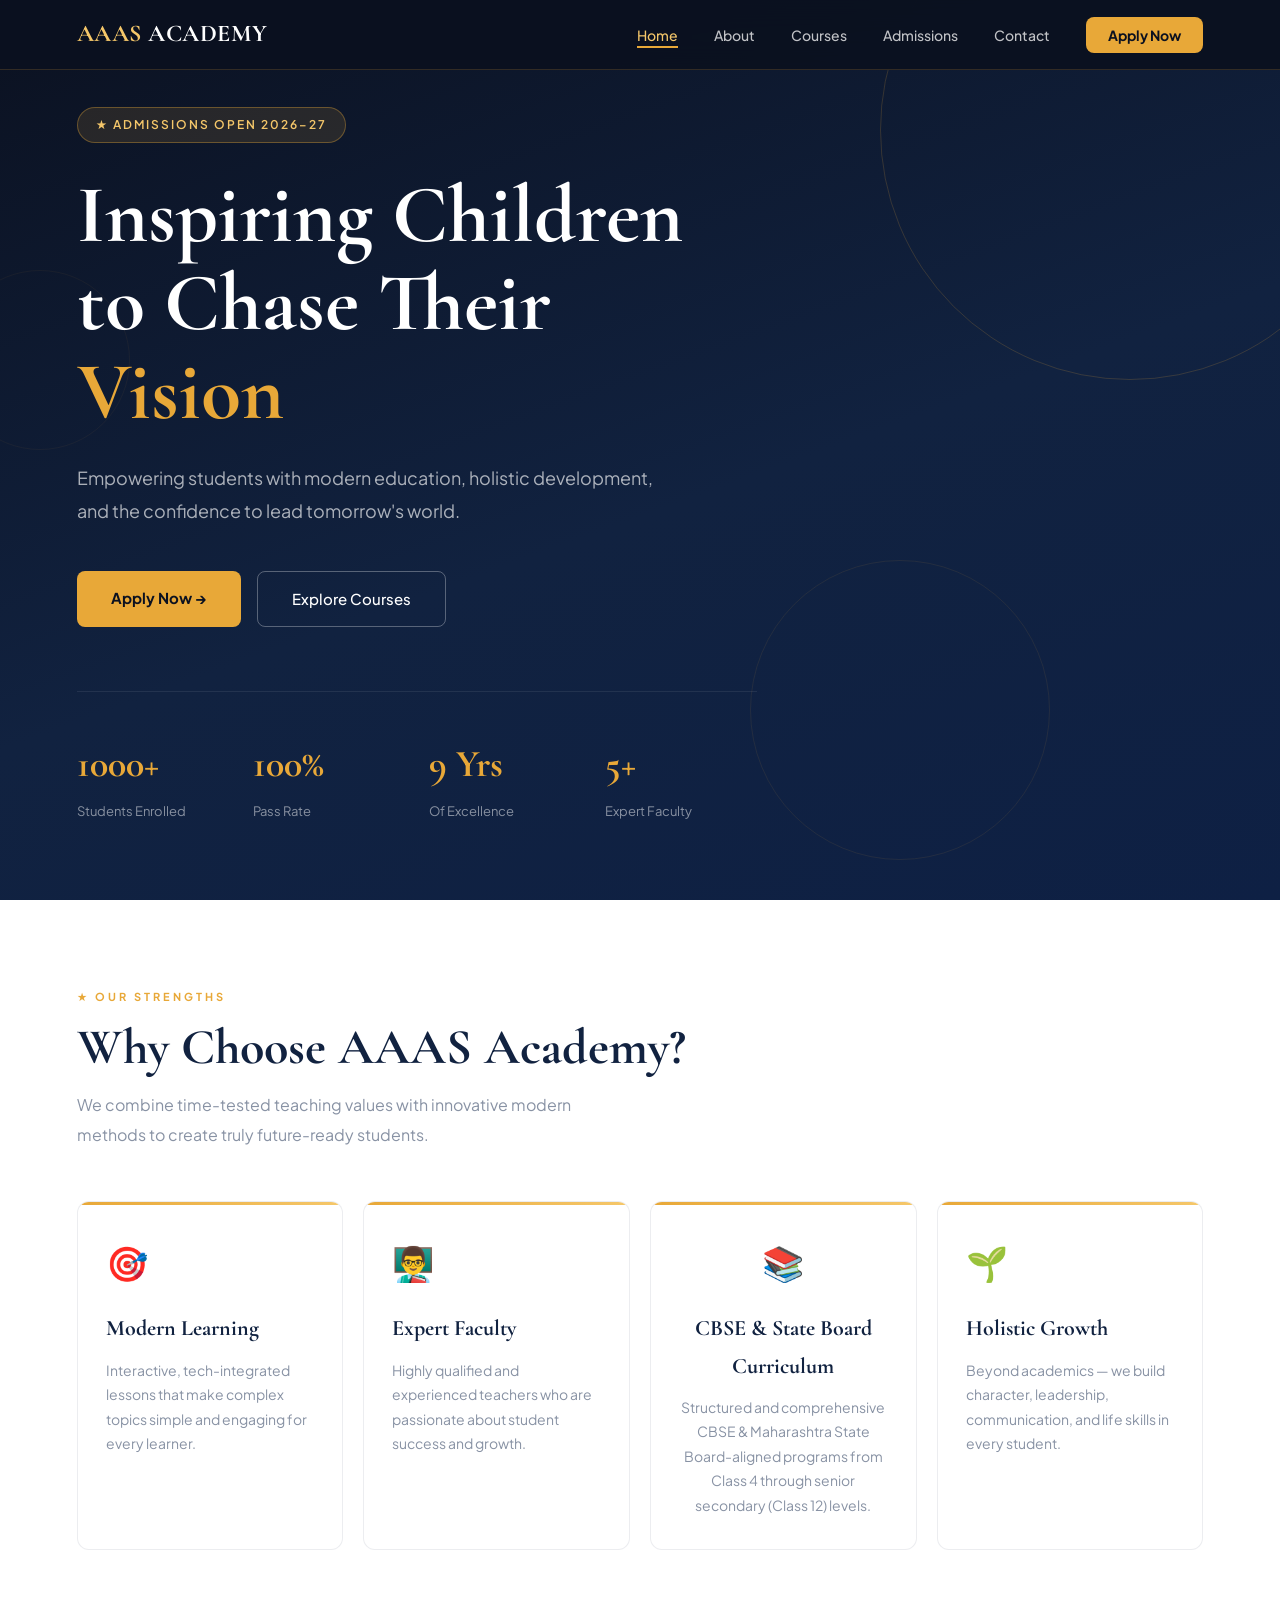
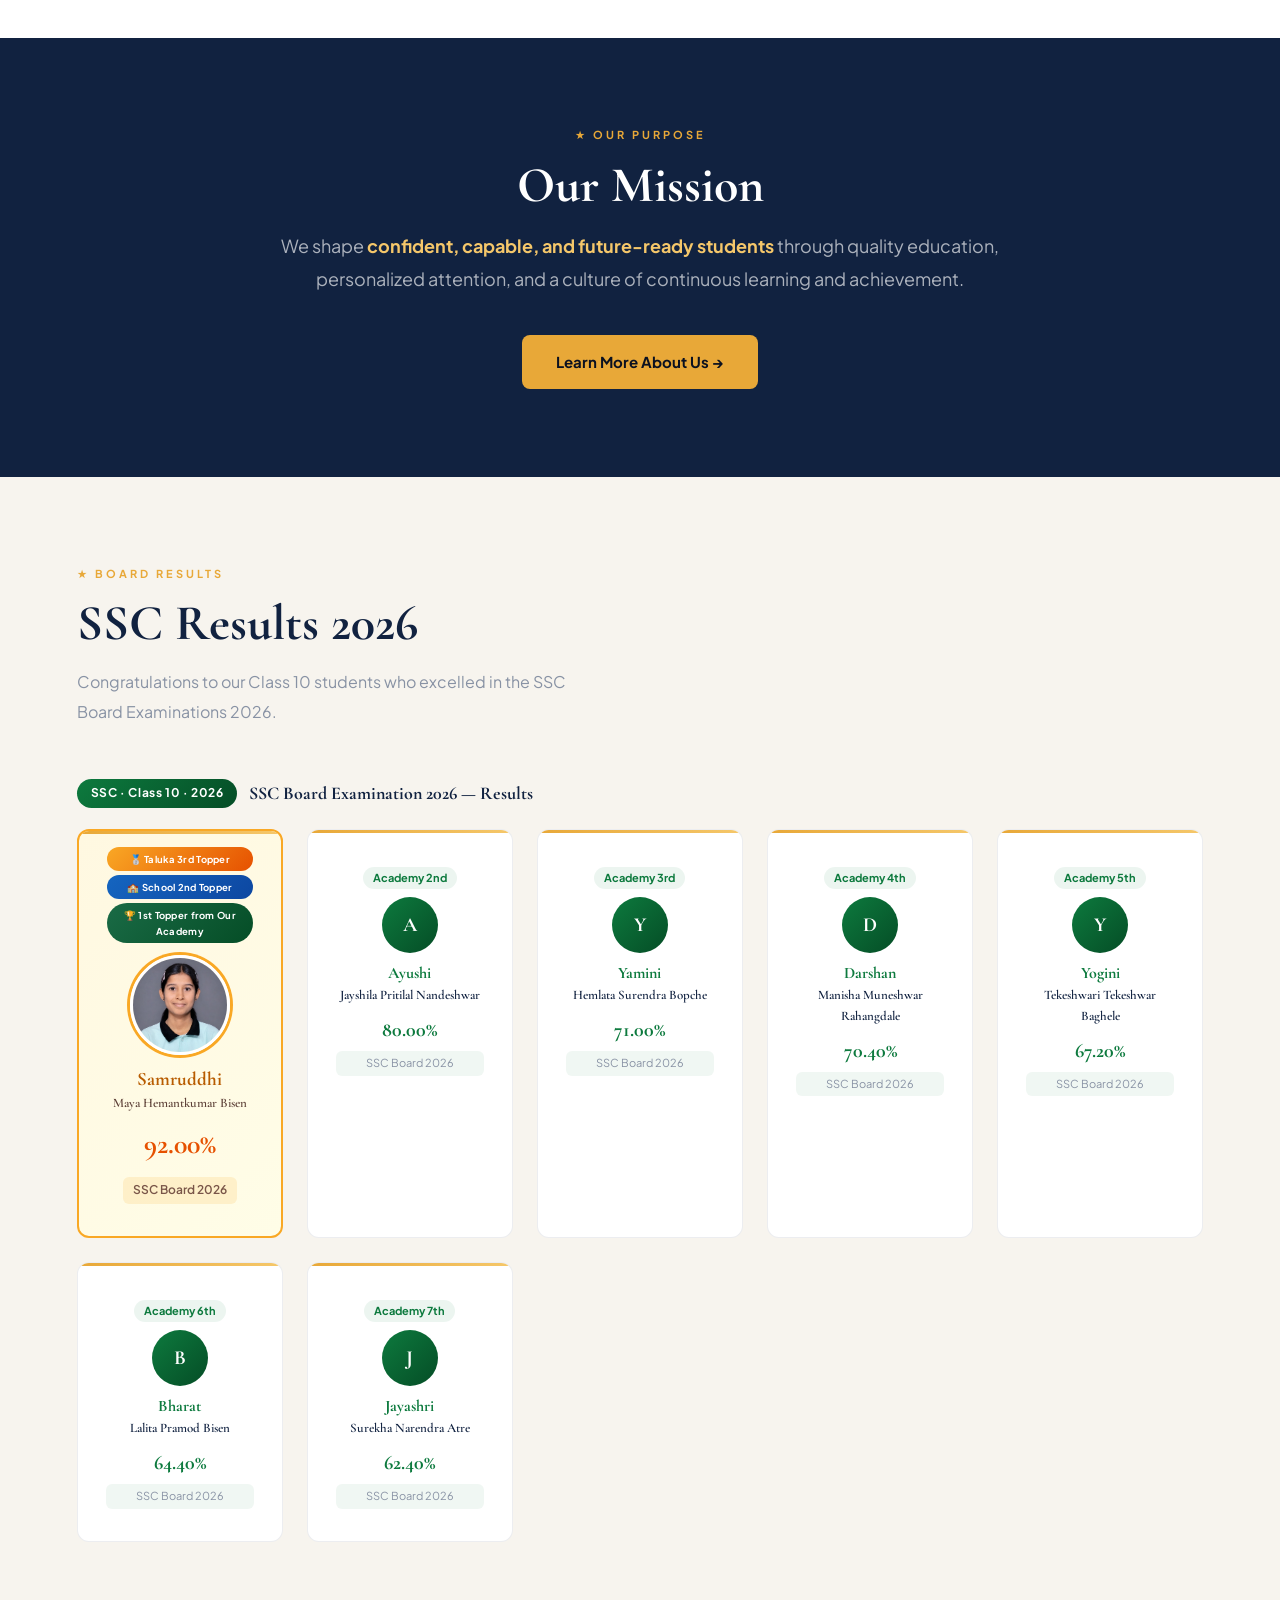
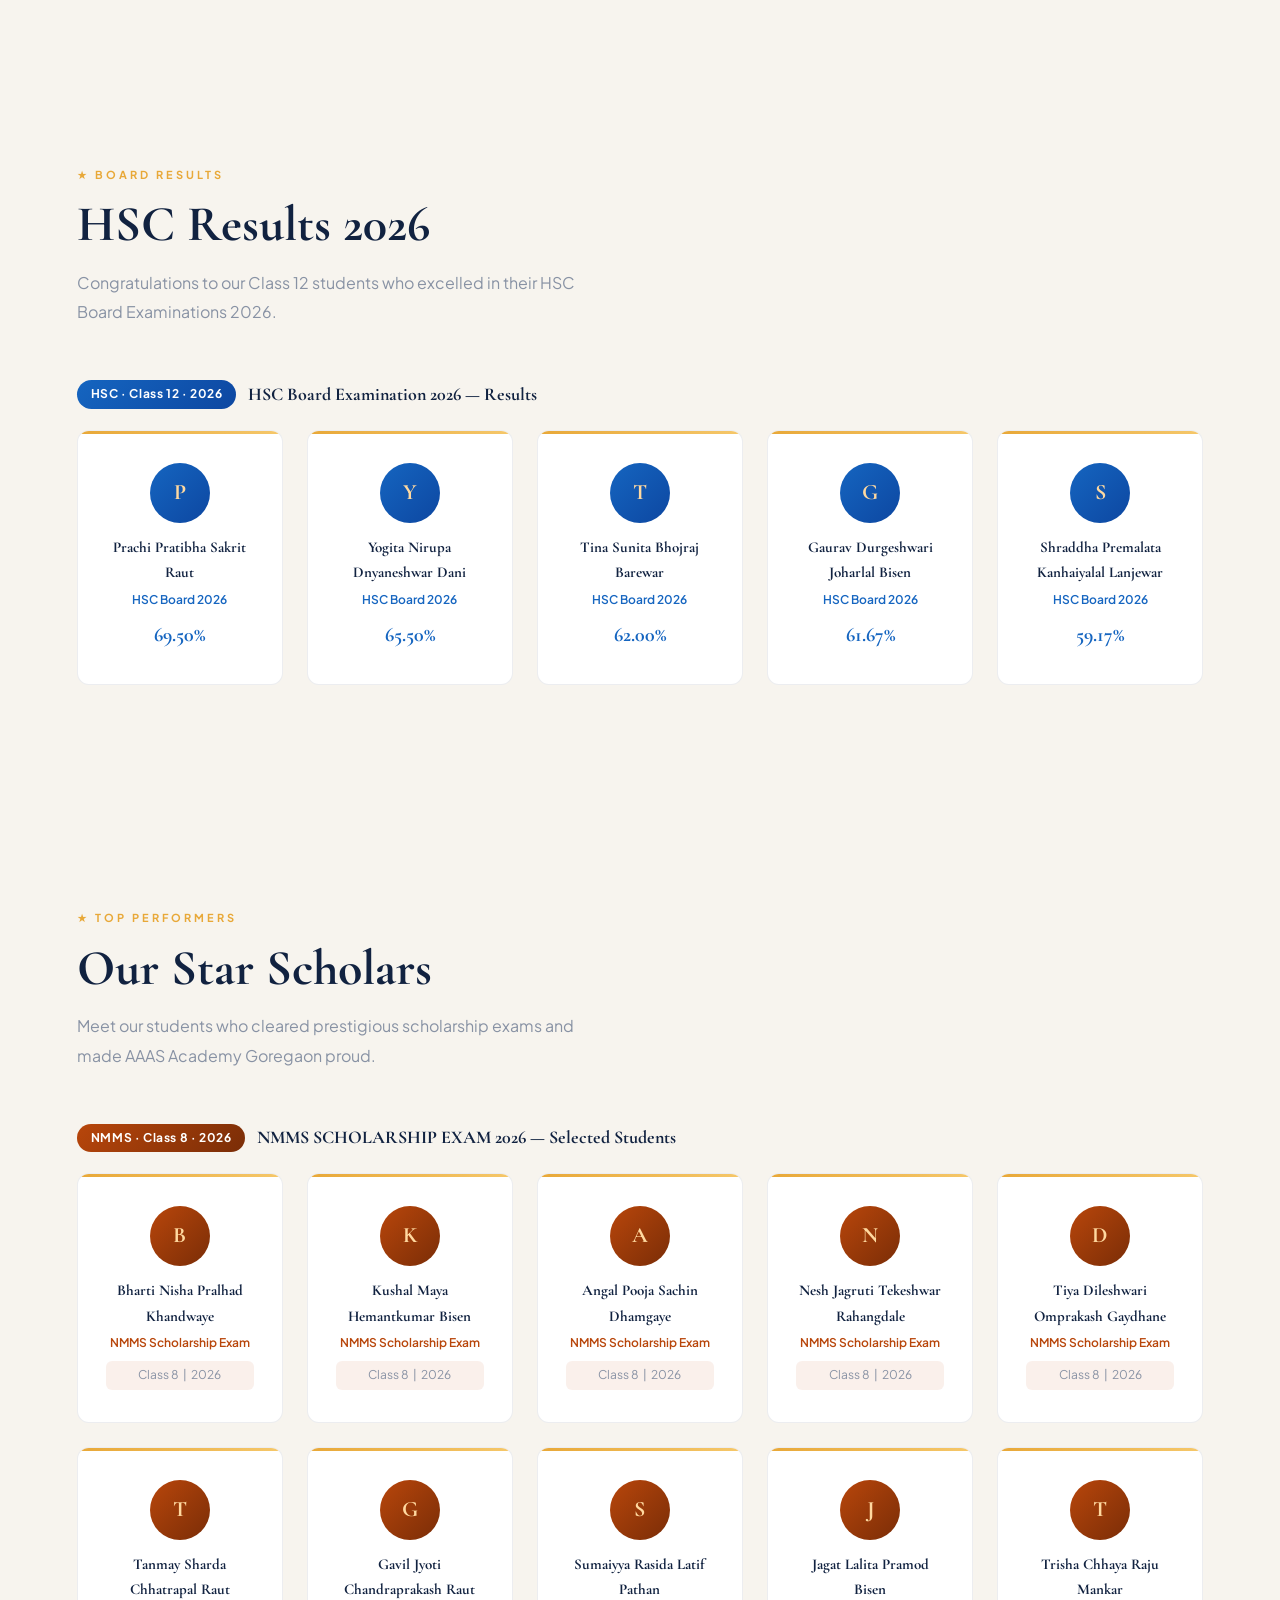
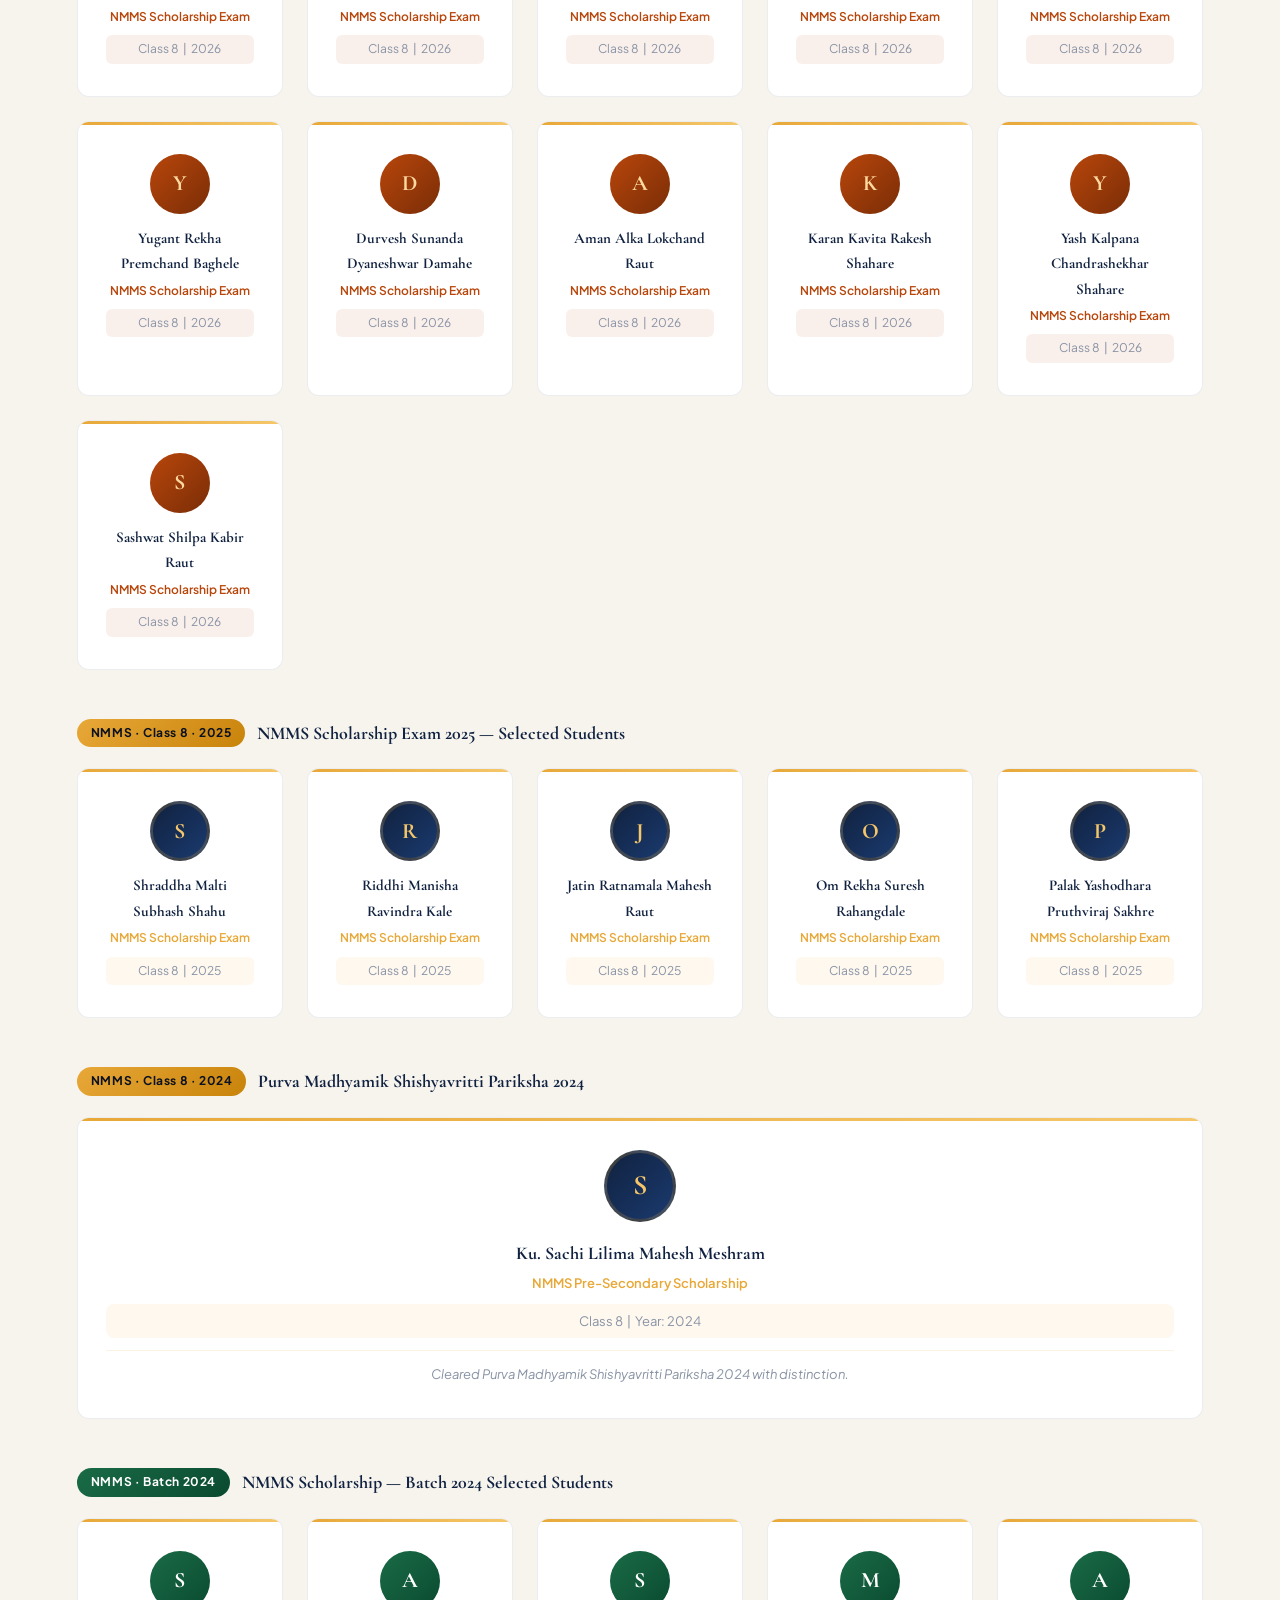
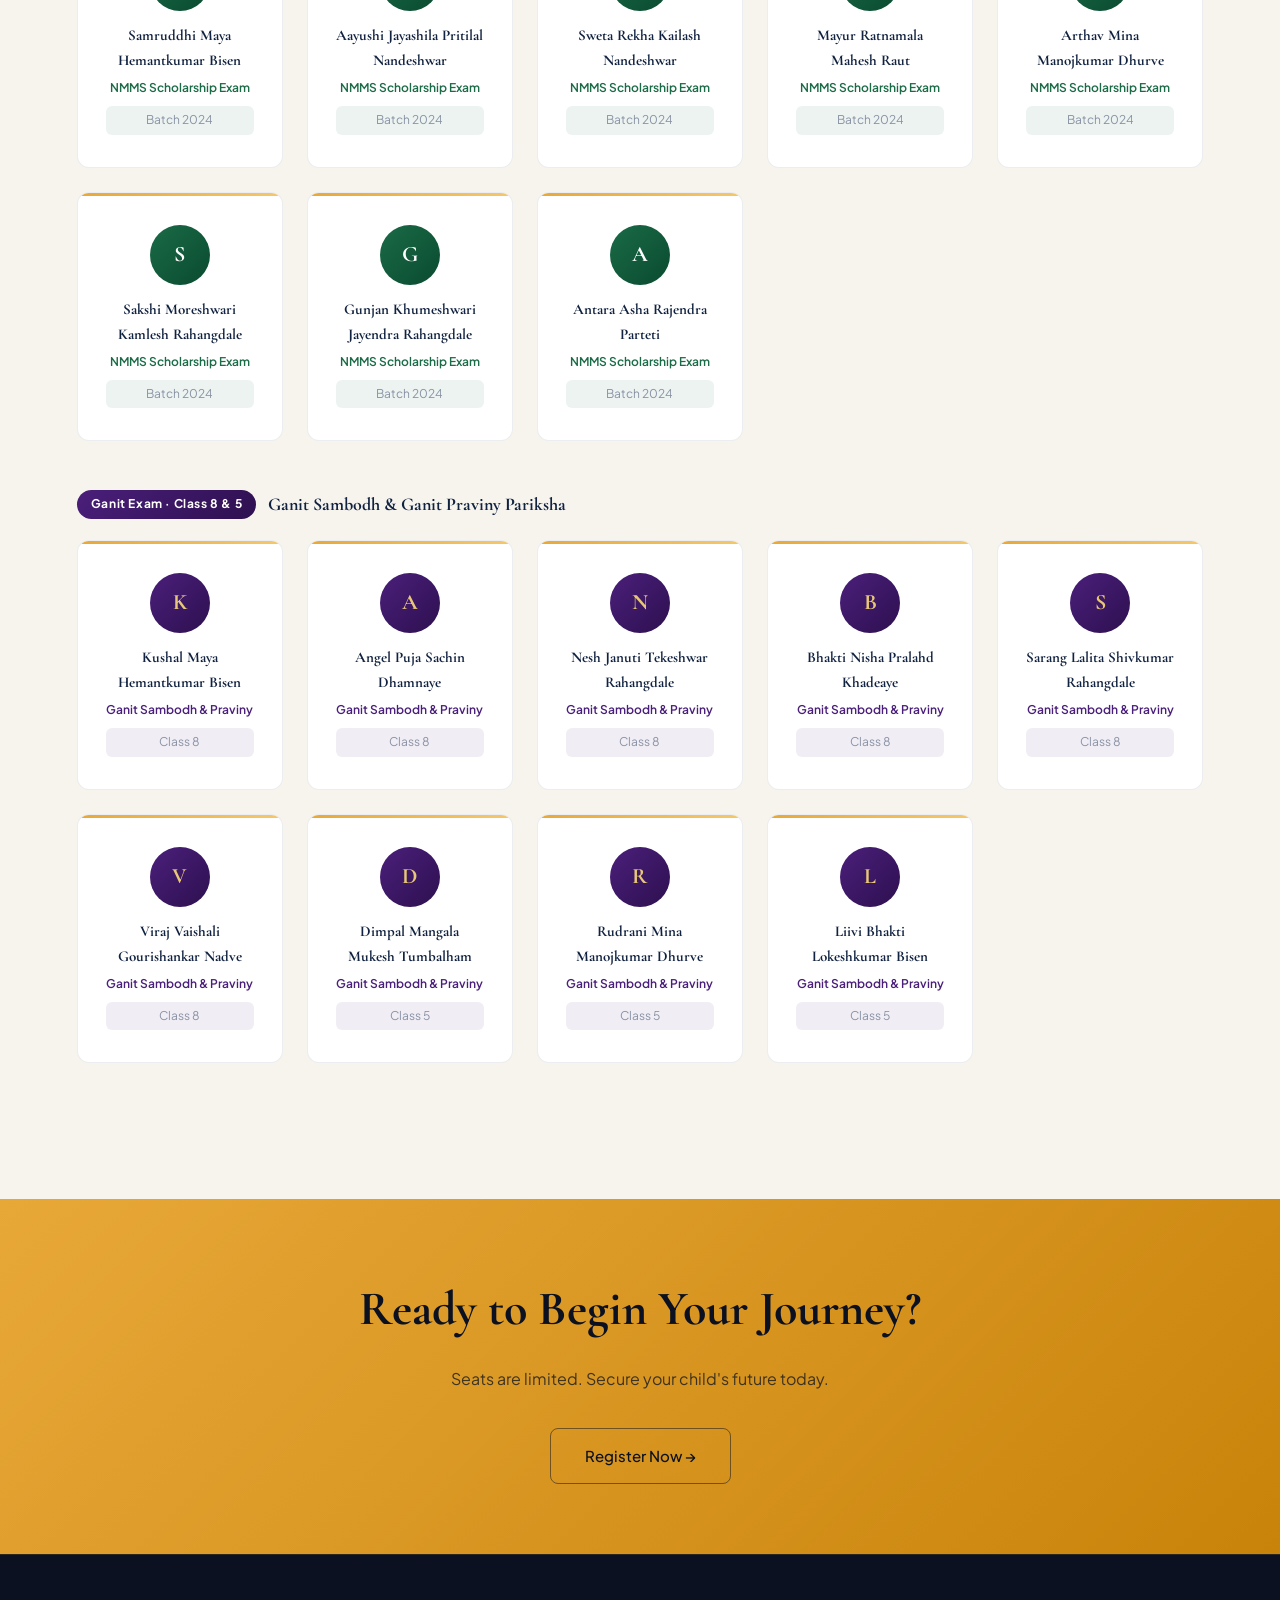
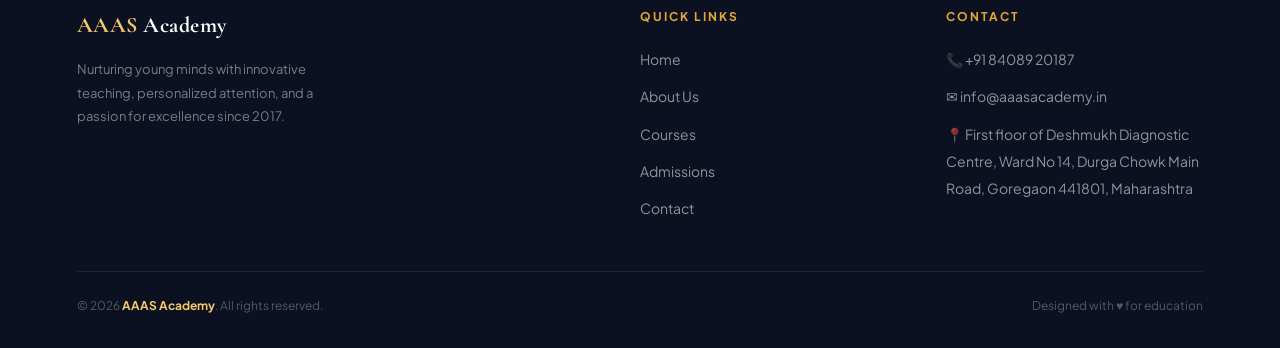
==== commit 7b93e0a0: "Project Done4" ====
--- a/index.html
+++ b/index.html
@@ -49,7 +49,7 @@
     </div>
     <div class="hero-stats">
       <div><span class="stat-n">1000+</span><span class="stat-l">Students Enrolled</span></div>
-      <div><span class="stat-n">98%</span><span class="stat-l">Pass Rate</span></div>
+      <div><span class="stat-n">100%</span><span class="stat-l">Pass Rate</span></div>
       <div><span class="stat-n">9 Yrs</span><span class="stat-l">Of Excellence</span></div>
       <div><span class="stat-n">5+</span><span class="stat-l">Expert Faculty</span></div>
     </div>
@@ -97,6 +97,107 @@
   </div>
 </section>
 
+<!-- SSC 2026 RESULTS -->
+<section>
+  <div class="sec-tag">★ Board Results</div>
+  <h2 class="sec-title">SSC Results 2026</h2>
+  <p class="sec-sub">Congratulations to our Class 10 students who excelled in the SSC Board Examinations 2026.</p>
+
+  <div style="margin-bottom: 48px;">
+    <div style="display:flex;align-items:center;gap:12px;margin-bottom:20px;flex-wrap:wrap;">
+      <span style="background:linear-gradient(135deg,#0d7a3e,#054d26);color:#fff;font-size:12px;font-weight:700;padding:4px 14px;border-radius:20px;letter-spacing:0.05em;">SSC · Class 10 · 2026</span>
+      <span style="font-family:var(--head);font-size:18px;font-weight:700;color:var(--navy);">SSC Board Examination 2026 — Results</span>
+    </div>
+    <div class="grid-3" style="grid-template-columns:repeat(auto-fill,minmax(190px,1fr));">
+<!-- Academy 1st / Taluka 2nd Topper / School 2nd Topper -->
+  <div class="card" style="text-align:center;border:2px solid #f9a825;background:linear-gradient(135deg,#fff8e1,#fffde7);padding-top:16px;">
+      <div style="display:block;text-align:center;background:linear-gradient(135deg,#f9a825,#e65100);color:#fff;font-size:9.5px;font-weight:700;padding:4px 8px;border-radius:20px;letter-spacing:0.03em;margin-bottom:4px;">🥈 Taluka 3rd Topper</div>
+      <div style="display:block;text-align:center;background:linear-gradient(135deg,#1565c0,#0d47a1);color:#fff;font-size:9.5px;font-weight:700;padding:4px 8px;border-radius:20px;letter-spacing:0.03em;margin-bottom:4px;">🏫 School 2nd Topper</div>
+      <div style="display:block;text-align:center;background:linear-gradient(135deg,#1a6b46,#054d26);color:#fff;font-size:9.5px;font-weight:700;padding:4px 8px;border-radius:20px;letter-spacing:0.03em;margin-bottom:12px;">🏆 1st Topper from Our Academy</div>
+      <img src="images/students/samruddhi.jpg" alt="Samruddhi" style="width:100px;height:100px;border-radius:50%;object-fit:cover;object-position:center top;margin:0 auto 12px;display:block;border:3px solid #fff;box-shadow:0 0 0 3px #f9a825;">
+       <div style="font-family:var(--head);line-height:1.3;">
+     <span style="font-size:19px;font-weight:900;color:#b85c00;display:block;">Samruddhi</span>
+     <span style="font-size:13px;font-weight:600;color:#5d4037;">Maya Hemantkumar Bisen</span>
+      </div>
+      <div style="font-size:28px;font-weight:800;color:#e65100;font-family:var(--head);margin:8px 0 6px;">92.00%</div>
+     <div style="font-size:12px;color:#795548;font-weight:600;background:rgba(249,168,37,0.15);padding:3px 10px;border-radius:6px;display:inline-block;">SSC Board 2026</div>
+    </div>
+      <!-- Academy 2nd -->
+      <div class="card" style="text-align:center;">
+        <div style="font-size:11px;font-weight:700;color:#0d7a3e;background:rgba(13,122,62,0.08);padding:2px 10px;border-radius:12px;display:inline-block;margin-bottom:8px;">Academy 2nd</div>
+        <div style="width:56px;height:56px;border-radius:50%;background:linear-gradient(135deg,#0d7a3e,#054d26);display:flex;align-items:center;justify-content:center;font-family:var(--head);font-size:20px;color:#fff;font-weight:700;margin:0 auto 10px;">A</div>
+        <div style="font-family:var(--head);line-height:1.3;">
+          <span style="font-size:16px;font-weight:800;color:#0d7a3e;display:block;">Ayushi</span>
+          <span style="font-size:13px;font-weight:600;color:var(--navy);">Jayshila Pritilal Nandeshwar</span>
+        </div>
+        <div style="font-size:20px;font-weight:800;color:#0d7a3e;font-family:var(--head);margin:8px 0 4px;">80.00%</div>
+        <div style="font-size:11px;color:var(--gray);background:rgba(13,122,62,0.06);padding:3px 8px;border-radius:6px;">SSC Board 2026</div>
+      </div>
+
+      <!-- Academy 3rd -->
+      <div class="card" style="text-align:center;">
+        <div style="font-size:11px;font-weight:700;color:#0d7a3e;background:rgba(13,122,62,0.08);padding:2px 10px;border-radius:12px;display:inline-block;margin-bottom:8px;">Academy 3rd</div>
+        <div style="width:56px;height:56px;border-radius:50%;background:linear-gradient(135deg,#0d7a3e,#054d26);display:flex;align-items:center;justify-content:center;font-family:var(--head);font-size:20px;color:#fff;font-weight:700;margin:0 auto 10px;">Y</div>
+        <div style="font-family:var(--head);line-height:1.3;">
+          <span style="font-size:16px;font-weight:800;color:#0d7a3e;display:block;">Yamini</span>
+          <span style="font-size:13px;font-weight:600;color:var(--navy);">Hemlata Surendra Bopche</span>
+        </div>
+        <div style="font-size:20px;font-weight:800;color:#0d7a3e;font-family:var(--head);margin:8px 0 4px;">71.00%</div>
+        <div style="font-size:11px;color:var(--gray);background:rgba(13,122,62,0.06);padding:3px 8px;border-radius:6px;">SSC Board 2026</div>
+      </div>
+
+      <!-- Academy 4th -->
+      <div class="card" style="text-align:center;">
+        <div style="font-size:11px;font-weight:700;color:#0d7a3e;background:rgba(13,122,62,0.08);padding:2px 10px;border-radius:12px;display:inline-block;margin-bottom:8px;">Academy 4th</div>
+        <div style="width:56px;height:56px;border-radius:50%;background:linear-gradient(135deg,#0d7a3e,#054d26);display:flex;align-items:center;justify-content:center;font-family:var(--head);font-size:20px;color:#fff;font-weight:700;margin:0 auto 10px;">D</div>
+        <div style="font-family:var(--head);line-height:1.3;">
+          <span style="font-size:16px;font-weight:800;color:#0d7a3e;display:block;">Darshan</span>
+          <span style="font-size:13px;font-weight:600;color:var(--navy);">Manisha Muneshwar Rahangdale</span>
+        </div>
+        <div style="font-size:20px;font-weight:800;color:#0d7a3e;font-family:var(--head);margin:8px 0 4px;">70.40%</div>
+        <div style="font-size:11px;color:var(--gray);background:rgba(13,122,62,0.06);padding:3px 8px;border-radius:6px;">SSC Board 2026</div>
+      </div>
+
+      <!-- Academy 5th -->
+      <div class="card" style="text-align:center;">
+        <div style="font-size:11px;font-weight:700;color:#0d7a3e;background:rgba(13,122,62,0.08);padding:2px 10px;border-radius:12px;display:inline-block;margin-bottom:8px;">Academy 5th</div>
+        <div style="width:56px;height:56px;border-radius:50%;background:linear-gradient(135deg,#0d7a3e,#054d26);display:flex;align-items:center;justify-content:center;font-family:var(--head);font-size:20px;color:#fff;font-weight:700;margin:0 auto 10px;">Y</div>
+        <div style="font-family:var(--head);line-height:1.3;">
+          <span style="font-size:16px;font-weight:800;color:#0d7a3e;display:block;">Yogini</span>
+          <span style="font-size:13px;font-weight:600;color:var(--navy);">Tekeshwari Tekeshwar Baghele</span>
+        </div>
+        <div style="font-size:20px;font-weight:800;color:#0d7a3e;font-family:var(--head);margin:8px 0 4px;">67.20%</div>
+        <div style="font-size:11px;color:var(--gray);background:rgba(13,122,62,0.06);padding:3px 8px;border-radius:6px;">SSC Board 2026</div>
+      </div>
+
+      <!-- Academy 6th -->
+      <div class="card" style="text-align:center;">
+        <div style="font-size:11px;font-weight:700;color:#0d7a3e;background:rgba(13,122,62,0.08);padding:2px 10px;border-radius:12px;display:inline-block;margin-bottom:8px;">Academy 6th</div>
+        <div style="width:56px;height:56px;border-radius:50%;background:linear-gradient(135deg,#0d7a3e,#054d26);display:flex;align-items:center;justify-content:center;font-family:var(--head);font-size:20px;color:#fff;font-weight:700;margin:0 auto 10px;">B</div>
+        <div style="font-family:var(--head);line-height:1.3;">
+          <span style="font-size:16px;font-weight:800;color:#0d7a3e;display:block;">Bharat</span>
+          <span style="font-size:13px;font-weight:600;color:var(--navy);">Lalita Pramod Bisen</span>
+        </div>
+        <div style="font-size:20px;font-weight:800;color:#0d7a3e;font-family:var(--head);margin:8px 0 4px;">64.40%</div>
+        <div style="font-size:11px;color:var(--gray);background:rgba(13,122,62,0.06);padding:3px 8px;border-radius:6px;">SSC Board 2026</div>
+      </div>
+
+      <!-- Academy 7th -->
+      <div class="card" style="text-align:center;">
+        <div style="font-size:11px;font-weight:700;color:#0d7a3e;background:rgba(13,122,62,0.08);padding:2px 10px;border-radius:12px;display:inline-block;margin-bottom:8px;">Academy 7th</div>
+        <div style="width:56px;height:56px;border-radius:50%;background:linear-gradient(135deg,#0d7a3e,#054d26);display:flex;align-items:center;justify-content:center;font-family:var(--head);font-size:20px;color:#fff;font-weight:700;margin:0 auto 10px;">J</div>
+        <div style="font-family:var(--head);line-height:1.3;">
+          <span style="font-size:16px;font-weight:800;color:#0d7a3e;display:block;">Jayashri</span>
+          <span style="font-size:13px;font-weight:600;color:var(--navy);">Surekha Narendra Atre</span>
+        </div>
+        <div style="font-size:20px;font-weight:800;color:#0d7a3e;font-family:var(--head);margin:8px 0 4px;">62.40%</div>
+        <div style="font-size:11px;color:var(--gray);background:rgba(13,122,62,0.06);padding:3px 8px;border-radius:6px;">SSC Board 2026</div>
+      </div>
+
+    </div>
+  </div>
+</section>
+
 <!-- HSC 2026 RESULTS -->
 <section>
   <div class="sec-tag">★ Board Results</div>
@@ -288,7 +389,7 @@
 
       <div class="card" style="text-align:center;">
         <div style="width:60px;height:60px;border-radius:50%;background:linear-gradient(135deg,var(--navy),var(--blue));display:flex;align-items:center;justify-content:center;font-family:var(--head);font-size:22px;color:var(--accent2);font-weight:700;margin:0 auto 12px;border:3px solid rgba(232,168,56,0.2);">S</div>
-        <div style="font-family:var(--head);font-size:15px;font-weight:700;color:var(--navy);">Shraddha Malati Subhash Shah</div>
+        <div style="font-family:var(--head);font-size:15px;font-weight:700;color:var(--navy);">Shraddha Malti Subhash Shahu</div>
         <div style="font-size:12px;color:var(--accent);font-weight:600;margin:4px 0 8px;">NMMS Scholarship Exam</div>
         <div style="font-size:12px;color:var(--gray);background:rgba(232,168,56,0.08);padding:4px 8px;border-radius:6px;">Class 8 &nbsp;|&nbsp; 2025</div>
       </div>
@@ -316,7 +417,7 @@
 
       <div class="card" style="text-align:center;">
         <div style="width:60px;height:60px;border-radius:50%;background:linear-gradient(135deg,var(--navy),var(--blue));display:flex;align-items:center;justify-content:center;font-family:var(--head);font-size:22px;color:var(--accent2);font-weight:700;margin:0 auto 12px;border:3px solid rgba(232,168,56,0.2);">P</div>
-        <div style="font-family:var(--head);font-size:15px;font-weight:700;color:var(--navy);">Palak Yashodhara Prithviraj Sakhre</div>
+        <div style="font-family:var(--head);font-size:15px;font-weight:700;color:var(--navy);">Palak Yashodhara Pruthviraj Sakhre</div>
         <div style="font-size:12px;color:var(--accent);font-weight:600;margin:4px 0 8px;">NMMS Scholarship Exam</div>
         <div style="font-size:12px;color:var(--gray);background:rgba(232,168,56,0.08);padding:4px 8px;border-radius:6px;">Class 8 &nbsp;|&nbsp; 2025</div>
       </div>
@@ -351,21 +452,21 @@
 
       <div class="card" style="text-align:center;">
         <div style="width:60px;height:60px;border-radius:50%;background:linear-gradient(135deg,#1a6b46,#0a4a30);display:flex;align-items:center;justify-content:center;font-family:var(--head);font-size:22px;color:#fff;font-weight:700;margin:0 auto 12px;">S</div>
-        <div style="font-family:var(--head);font-size:15px;font-weight:700;color:var(--navy);">Samrudhi Maya Hemantkumar Bisen</div>
+        <div style="font-family:var(--head);font-size:15px;font-weight:700;color:var(--navy);">Samruddhi Maya Hemantkumar Bisen</div>
         <div style="font-size:12px;color:#1a6b46;font-weight:600;margin:4px 0 8px;">NMMS Scholarship Exam</div>
         <div style="font-size:12px;color:var(--gray);background:rgba(26,107,70,0.08);padding:4px 8px;border-radius:6px;">Batch 2024</div>
       </div>
 
       <div class="card" style="text-align:center;">
         <div style="width:60px;height:60px;border-radius:50%;background:linear-gradient(135deg,#1a6b46,#0a4a30);display:flex;align-items:center;justify-content:center;font-family:var(--head);font-size:22px;color:#fff;font-weight:700;margin:0 auto 12px;">A</div>
-        <div style="font-family:var(--head);font-size:15px;font-weight:700;color:var(--navy);">Aayushi Jayashila Pritilal Nadeshwar</div>
+        <div style="font-family:var(--head);font-size:15px;font-weight:700;color:var(--navy);">Aayushi Jayashila Pritilal Nandeshwar</div>
         <div style="font-size:12px;color:#1a6b46;font-weight:600;margin:4px 0 8px;">NMMS Scholarship Exam</div>
         <div style="font-size:12px;color:var(--gray);background:rgba(26,107,70,0.08);padding:4px 8px;border-radius:6px;">Batch 2024</div>
       </div>
 
       <div class="card" style="text-align:center;">
         <div style="width:60px;height:60px;border-radius:50%;background:linear-gradient(135deg,#1a6b46,#0a4a30);display:flex;align-items:center;justify-content:center;font-family:var(--head);font-size:22px;color:#fff;font-weight:700;margin:0 auto 12px;">S</div>
-        <div style="font-family:var(--head);font-size:15px;font-weight:700;color:var(--navy);">Sweta Rekha Kailash Nadeshwar</div>
+        <div style="font-family:var(--head);font-size:15px;font-weight:700;color:var(--navy);">Sweta Rekha Kailash Nandeshwar</div>
         <div style="font-size:12px;color:#1a6b46;font-weight:600;margin:4px 0 8px;">NMMS Scholarship Exam</div>
         <div style="font-size:12px;color:var(--gray);background:rgba(26,107,70,0.08);padding:4px 8px;border-radius:6px;">Batch 2024</div>
       </div>
@@ -379,7 +480,7 @@
 
       <div class="card" style="text-align:center;">
         <div style="width:60px;height:60px;border-radius:50%;background:linear-gradient(135deg,#1a6b46,#0a4a30);display:flex;align-items:center;justify-content:center;font-family:var(--head);font-size:22px;color:#fff;font-weight:700;margin:0 auto 12px;">A</div>
-        <div style="font-family:var(--head);font-size:15px;font-weight:700;color:var(--navy);">Arthav Bina Manojkumar Dhurve</div>
+        <div style="font-family:var(--head);font-size:15px;font-weight:700;color:var(--navy);">Arthav Mina Manojkumar Dhurve</div>
         <div style="font-size:12px;color:#1a6b46;font-weight:600;margin:4px 0 8px;">NMMS Scholarship Exam</div>
         <div style="font-size:12px;color:var(--gray);background:rgba(26,107,70,0.08);padding:4px 8px;border-radius:6px;">Batch 2024</div>
       </div>
@@ -393,14 +494,14 @@
 
       <div class="card" style="text-align:center;">
         <div style="width:60px;height:60px;border-radius:50%;background:linear-gradient(135deg,#1a6b46,#0a4a30);display:flex;align-items:center;justify-content:center;font-family:var(--head);font-size:22px;color:#fff;font-weight:700;margin:0 auto 12px;">G</div>
-        <div style="font-family:var(--head);font-size:15px;font-weight:700;color:var(--navy);">Gunjat Khupreshwari Javed Rahangdale</div>
+        <div style="font-family:var(--head);font-size:15px;font-weight:700;color:var(--navy);">Gunjan Khumeshwari Jayendra Rahangdale</div>
         <div style="font-size:12px;color:#1a6b46;font-weight:600;margin:4px 0 8px;">NMMS Scholarship Exam</div>
         <div style="font-size:12px;color:var(--gray);background:rgba(26,107,70,0.08);padding:4px 8px;border-radius:6px;">Batch 2024</div>
       </div>
 
       <div class="card" style="text-align:center;">
         <div style="width:60px;height:60px;border-radius:50%;background:linear-gradient(135deg,#1a6b46,#0a4a30);display:flex;align-items:center;justify-content:center;font-family:var(--head);font-size:22px;color:#fff;font-weight:700;margin:0 auto 12px;">A</div>
-        <div style="font-family:var(--head);font-size:15px;font-weight:700;color:var(--navy);">Antara Asha Rajendra Parteeti</div>
+        <div style="font-family:var(--head);font-size:15px;font-weight:700;color:var(--navy);">Antara Asha Rajendra Parteti</div>
         <div style="font-size:12px;color:#1a6b46;font-weight:600;margin:4px 0 8px;">NMMS Scholarship Exam</div>
         <div style="font-size:12px;color:var(--gray);background:rgba(26,107,70,0.08);padding:4px 8px;border-radius:6px;">Batch 2024</div>
       </div>
